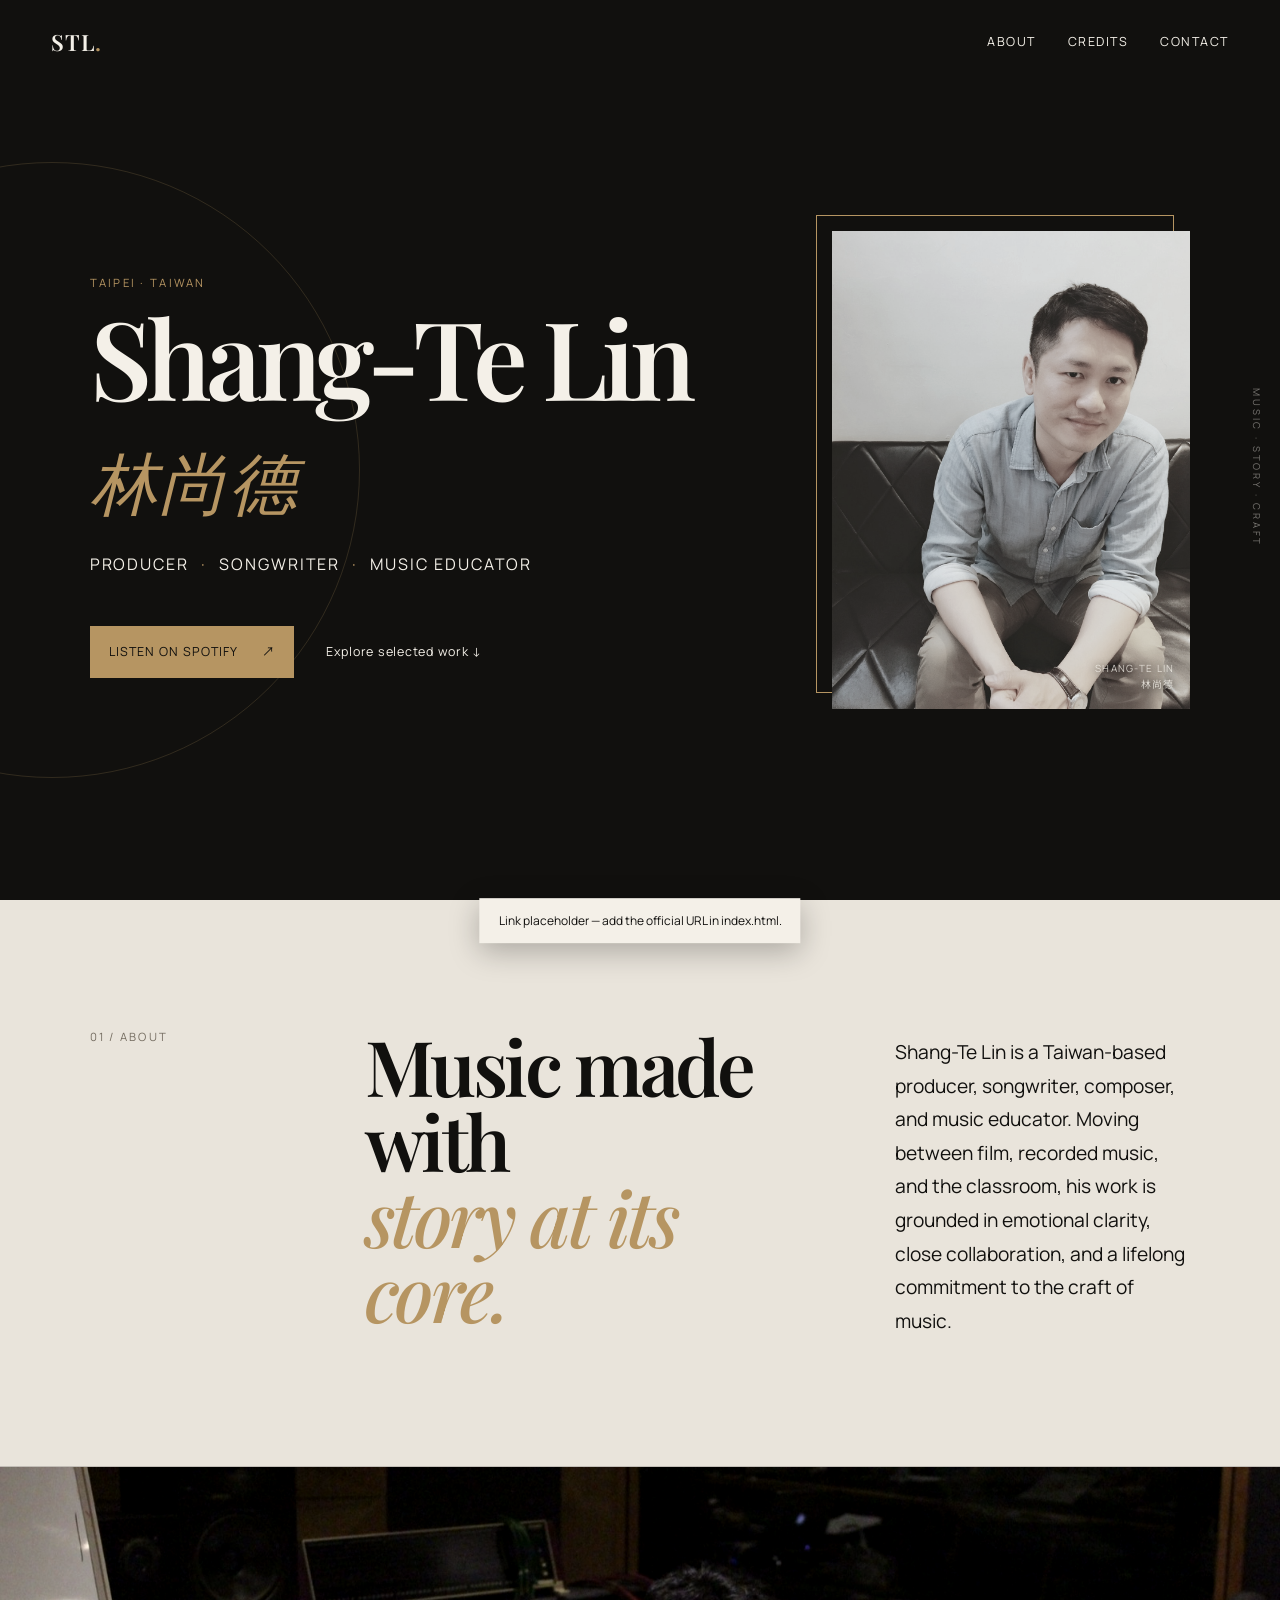
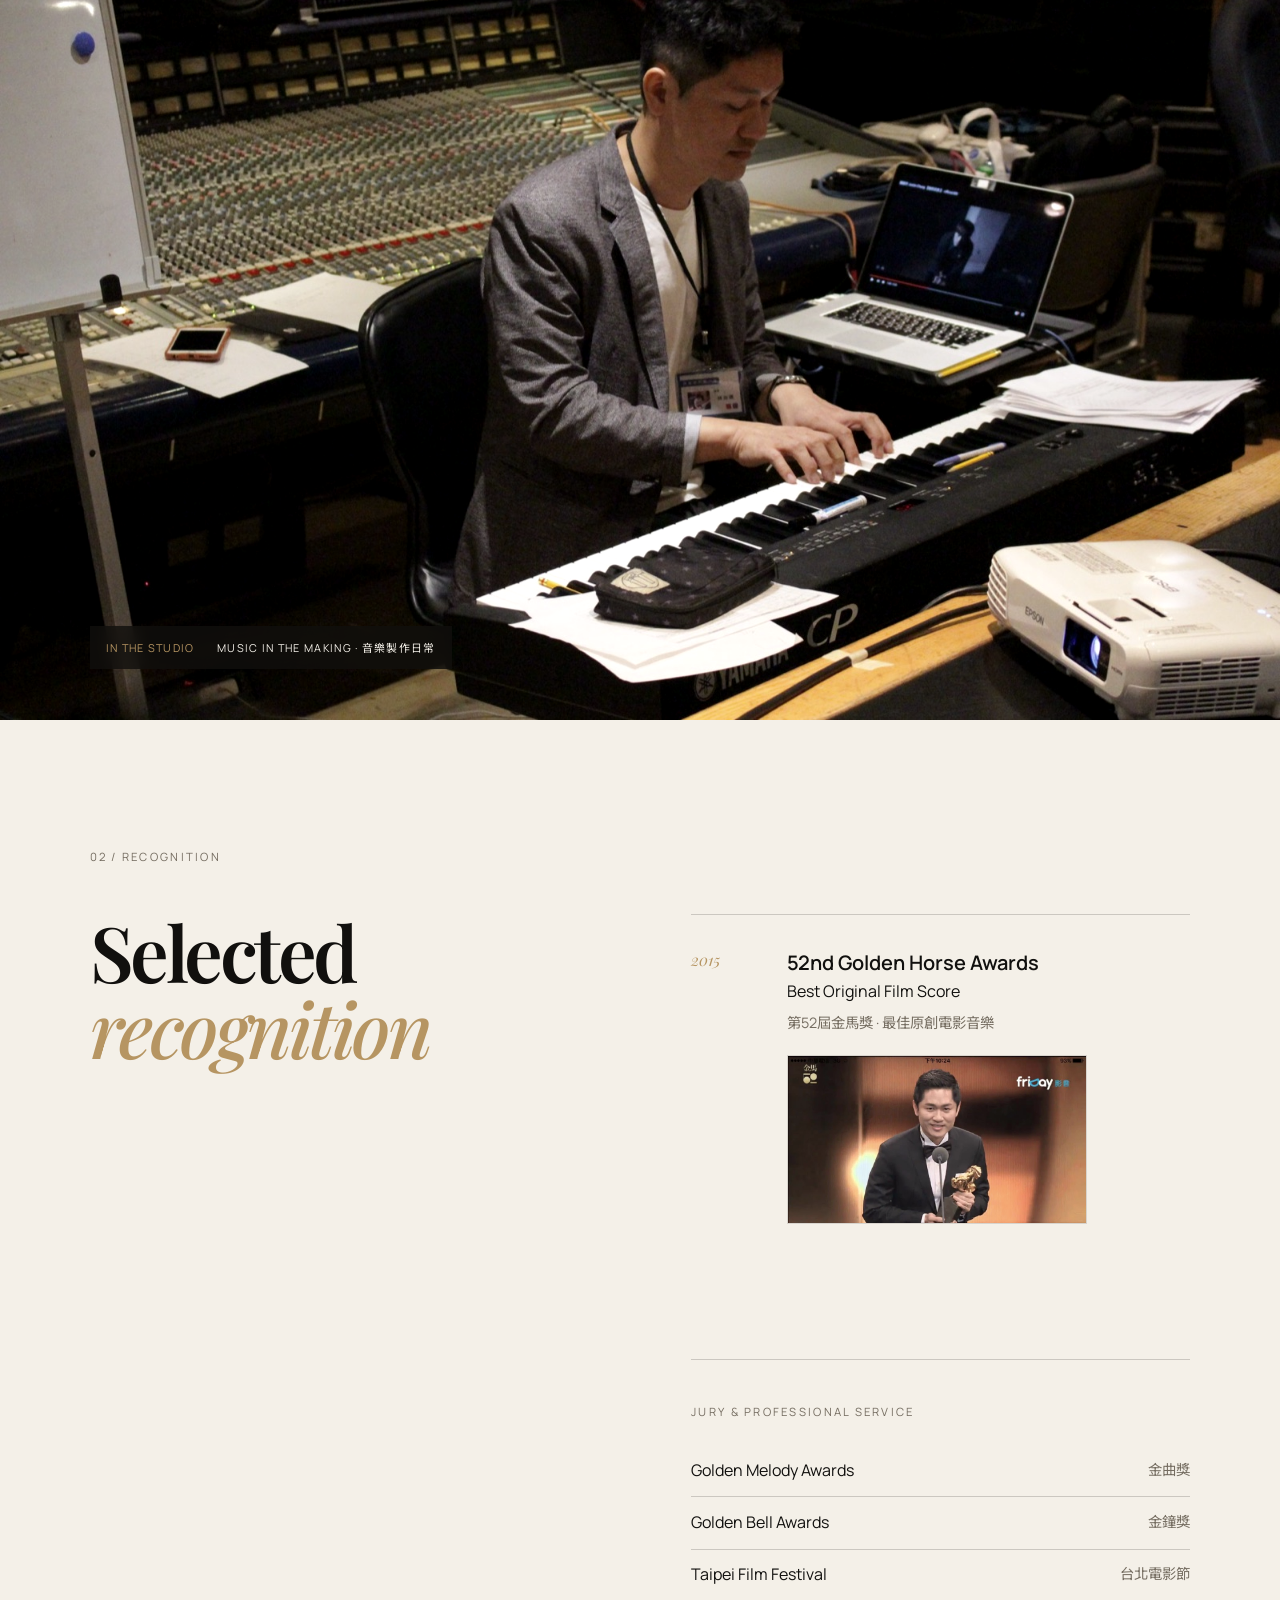
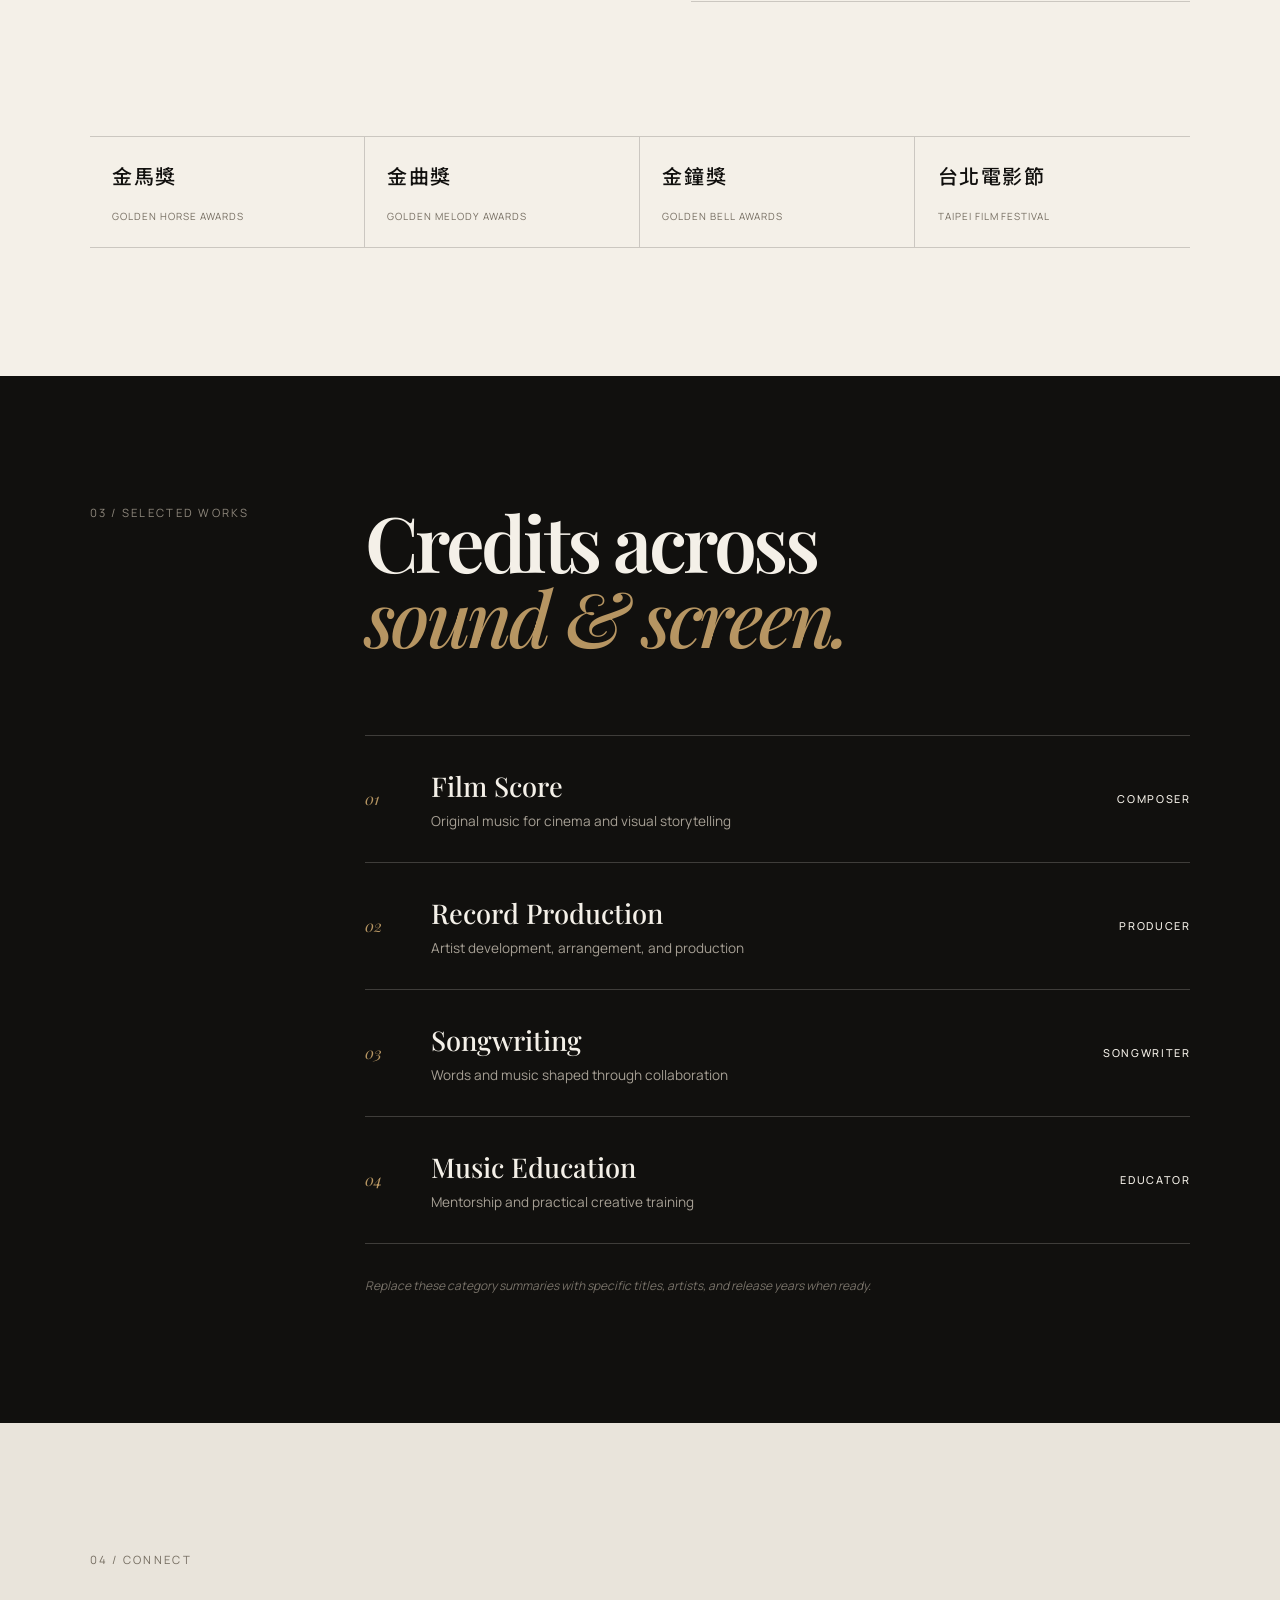
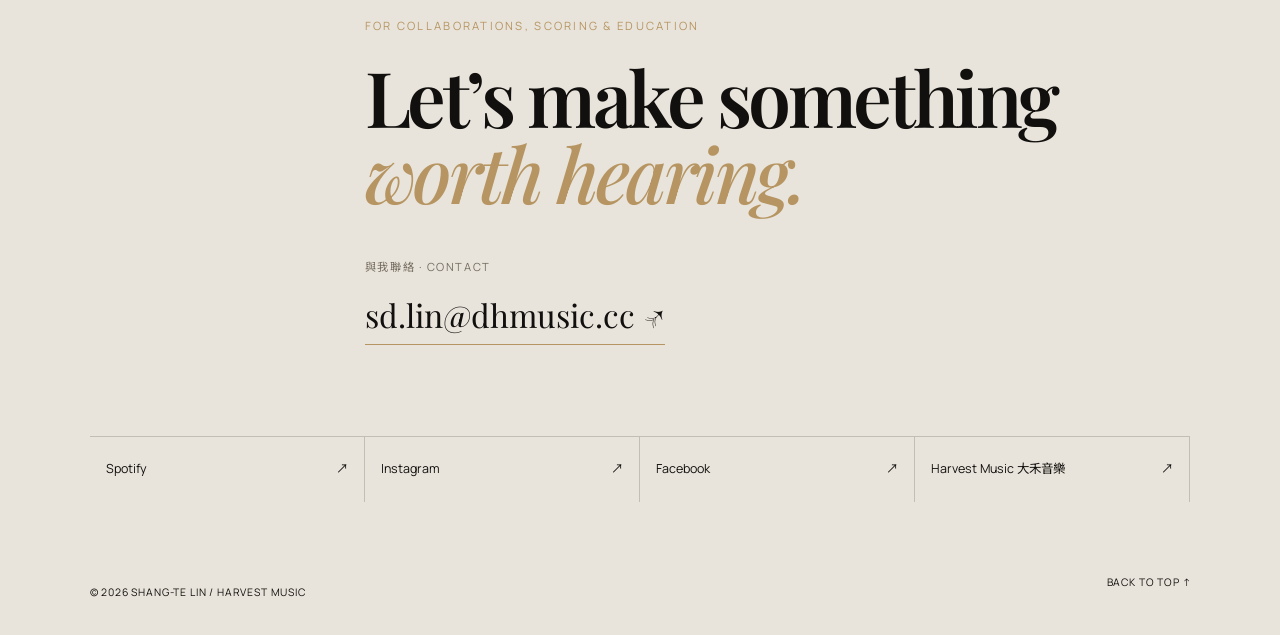
==== index.html @ c8e81fb3 "Add files via upload" ====
<!doctype html>
<html lang="zh-Hant">
<head>
  <meta charset="utf-8">
  <meta name="viewport" content="width=device-width, initial-scale=1">
  <meta name="description" content="Official artist website of Shang-Te Lin 林尚德 — producer, songwriter, music educator, and Golden Horse Award-winning film composer.">
  <meta name="theme-color" content="#11100e">
  <meta property="og:title" content="Shang-Te Lin 林尚德">
  <meta property="og:description" content="Producer · Songwriter · Music Educator">
  <meta property="og:type" content="website">
  <title>Shang-Te Lin 林尚德 | Producer · Songwriter · Music Educator</title>
  <link rel="preconnect" href="https://fonts.googleapis.com">
  <link rel="preconnect" href="https://fonts.gstatic.com" crossorigin>
  <link href="https://fonts.googleapis.com/css2?family=Manrope:wght@400;500;600&family=Noto+Sans+TC:wght@400;500&family=Playfair+Display:ital,wght@0,600;1,500&display=swap" rel="stylesheet">
  <link rel="stylesheet" href="assets/css/style.css">
</head>
<body>
  <a class="skip-link" href="#main">Skip to content</a>
  <header class="site-header">
    <a class="wordmark" href="#top" aria-label="Shang-Te Lin home">STL<span>.</span></a>
    <button class="menu-button" type="button" aria-expanded="false" aria-controls="site-nav">Menu</button>
    <nav id="site-nav" aria-label="Primary navigation">
      <a href="#about">About</a>
      <a href="#credits">Credits</a>
      <a href="#contact">Contact</a>
    </nav>
  </header>

  <main id="main">
    <section class="hero" id="top">
      <div class="hero-copy reveal">
        <p class="eyebrow">Taipei · Taiwan</p>
        <h1>Shang-Te Lin<br><em>林尚德</em></h1>
        <p class="role">Producer <i>·</i> Songwriter <i>·</i> Music Educator</p>
        <div class="hero-actions">
          <a class="button button-primary" href="https://open.spotify.com/artist/3Akkv4sFLtU07OK8aD7oVd?si=9_FalovdSCibcSeDcylL4Q" target="_blank" rel="noopener noreferrer">Listen on Spotify <span aria-hidden="true">↗</span></a>
          <a class="text-link" href="#credits">Explore selected work <span aria-hidden="true">↓</span></a>
        </div>
      </div>
      <figure class="portrait reveal">
        <img src="assets/images/shang-te-lin-portrait.jpg" alt="Shang-Te Lin 林尚德" width="1199" height="1600">
        <figcaption>Shang-Te Lin<br>林尚德</figcaption>
      </figure>
      <p class="vertical-note" aria-hidden="true">Music · Story · Craft</p>
    </section>

    <section class="intro section" id="about">
      <p class="section-number">01 / About</p>
      <div class="intro-content reveal">
        <h2>Music made with<br><em>story at its core.</em></h2>
        <p class="bio">Shang-Te Lin is a Taiwan-based producer, songwriter, composer, and music educator. Moving between film, recorded music, and the classroom, his work is grounded in emotional clarity, close collaboration, and a lifelong commitment to the craft of music.</p>
      </div>
    </section>

    <figure class="studio-moment reveal">
      <img src="assets/images/shang-te-lin-studio.jpg" alt="林尚德在錄音室彈奏鍵盤、進行音樂製作" width="1600" height="1066" loading="lazy">
      <figcaption><span>In the studio</span> Music in the making · 音樂製作日常</figcaption>
    </figure>

    <section class="recognition section" aria-labelledby="recognition-title">
      <p class="section-number">02 / Recognition</p>
      <div class="recognition-grid">
        <h2 id="recognition-title" class="reveal">Selected<br><em>recognition</em></h2>
        <div class="award reveal">
          <span class="award-year">2015</span>
          <div>
            <p class="award-name">52nd Golden Horse Awards</p>
            <p>Best Original Film Score</p>
            <p class="muted">第52屆金馬獎 · 最佳原創電影音樂</p>
            <div class="award-photos" aria-label="第52屆金馬獎得獎照片">
              <img src="assets/images/golden-horse-speech.jpg" alt="林尚德手持金馬獎座於台上致詞" width="900" height="506" loading="lazy">
            </div>
          </div>
        </div>
        <div class="jury reveal">
          <p class="label">Jury & Professional Service</p>
          <ul>
            <li>Golden Melody Awards <span>金曲獎</span></li>
            <li>Golden Bell Awards <span>金鐘獎</span></li>
            <li>Taipei Film Festival <span>台北電影節</span></li>
          </ul>
        </div>
        <div class="credential-marks reveal" aria-label="Professional recognition">
          <div class="credential-mark"><strong>金馬獎</strong><span>Golden Horse Awards</span></div>
          <div class="credential-mark"><strong>金曲獎</strong><span>Golden Melody Awards</span></div>
          <div class="credential-mark"><strong>金鐘獎</strong><span>Golden Bell Awards</span></div>
          <div class="credential-mark"><strong>台北電影節</strong><span>Taipei Film Festival</span></div>
        </div>
      </div>
    </section>

    <section class="works section" id="credits">
      <div class="section-heading">
        <p class="section-number">03 / Selected Works</p>
        <h2 class="reveal">Credits across<br><em>sound & screen.</em></h2>
      </div>
      <div class="credit-list reveal">
        <article>
          <span>01</span>
          <div><h3>Film Score</h3><p>Original music for cinema and visual storytelling</p></div>
          <b>Composer</b>
        </article>
        <article>
          <span>02</span>
          <div><h3>Record Production</h3><p>Artist development, arrangement, and production</p></div>
          <b>Producer</b>
        </article>
        <article>
          <span>03</span>
          <div><h3>Songwriting</h3><p>Words and music shaped through collaboration</p></div>
          <b>Songwriter</b>
        </article>
        <article>
          <span>04</span>
          <div><h3>Music Education</h3><p>Mentorship and practical creative training</p></div>
          <b>Educator</b>
        </article>
      </div>
      <p class="editor-note">Replace these category summaries with specific titles, artists, and release years when ready.</p>
    </section>

    <section class="contact section" id="contact">
      <p class="section-number">04 / Connect</p>
      <div class="contact-content reveal">
        <p class="eyebrow">For collaborations, scoring & education</p>
        <h2>Let’s make something<br><em>worth hearing.</em></h2>
        <p class="contact-label">與我聯絡 · Contact</p>
        <a class="email" href="mailto:sd.lin@dhmusic.cc">sd.lin@dhmusic.cc <span aria-hidden="true">↗</span></a>
      </div>
      <div class="social-links" aria-label="Social links">
        <a href="https://open.spotify.com/artist/3Akkv4sFLtU07OK8aD7oVd?si=9_FalovdSCibcSeDcylL4Q" target="_blank" rel="noopener noreferrer">Spotify <span>↗</span></a>
        <a href="https://www.instagram.com/dhmusic_production/" target="_blank" rel="noopener noreferrer">Instagram <span>↗</span></a>
        <a href="https://www.facebook.com/harvestmusician" target="_blank" rel="noopener noreferrer">Facebook <span>↗</span></a>
        <!-- Replace # with the official Harvest Music website URL. -->
        <a href="#" data-placeholder-link>Harvest Music 大禾音樂 <span>↗</span></a>
      </div>
    </section>
  </main>

  <footer>
    <p>© <span id="year"></span> Shang-Te Lin / Harvest Music</p>
    <a href="#top">Back to top ↑</a>
  </footer>
  <div class="toast" role="status" aria-live="polite">Link placeholder — add the official URL in index.html.</div>
  <script src="assets/js/main.js"></script>
</body>
</html>
---- assets/css/style.css ----
:root{--ink:#11100e;--paper:#e9e4db;--cream:#f4f0e8;--gold:#b69562;--line:rgba(17,16,14,.18);--serif:"Playfair Display",Georgia,serif;--sans:"Manrope","Noto Sans TC",sans-serif}
*{box-sizing:border-box}
html{scroll-behavior:smooth}
body{margin:0;background:var(--paper);color:var(--ink);font-family:var(--sans);font-size:16px;line-height:1.6}
a{color:inherit;text-decoration:none}
img{display:block;max-width:100%}
.skip-link{position:fixed;left:1rem;top:-5rem;z-index:20;background:var(--cream);padding:.75rem 1rem}
.skip-link:focus{top:1rem}
.site-header{height:84px;padding:0 clamp(1.25rem,4vw,4.5rem);display:flex;align-items:center;justify-content:space-between;position:absolute;z-index:10;width:100%;color:var(--cream)}
.wordmark{font:600 1.4rem var(--serif);letter-spacing:.03em}
.wordmark span{color:var(--gold)}
nav{display:flex;gap:2rem;font-size:.78rem;letter-spacing:.12em;text-transform:uppercase}
nav a,.text-link,footer a{position:relative}
nav a:after,.text-link:after,footer a:after{content:"";position:absolute;left:0;right:100%;bottom:-4px;height:1px;background:currentColor;transition:right .25s}
nav a:hover:after,.text-link:hover:after,footer a:hover:after{right:0}
.menu-button{display:none}
.hero{min-height:100svh;background:var(--ink);color:var(--cream);display:grid;grid-template-columns:minmax(0,1.04fr) minmax(340px,.8fr);align-items:center;position:relative;overflow:hidden;padding:110px clamp(1.25rem,7vw,8rem) 70px}
.hero:before{content:"";position:absolute;width:48vw;height:48vw;border:1px solid rgba(182,149,98,.2);border-radius:50%;left:-20vw;top:18vh}
.hero-copy{position:relative;z-index:2}
.eyebrow,.section-number,.label{font-size:.71rem;letter-spacing:.2em;text-transform:uppercase}
.eyebrow{color:var(--gold)}
h1,h2{font-family:var(--serif);font-weight:600;line-height:.98;margin:0}
h1{font-size:clamp(4rem,8.5vw,8.8rem);letter-spacing:-.055em}
h1 em,h2 em{font-weight:500;color:var(--gold)}
h1 em{font-size:.62em;letter-spacing:.04em}
.role{font-size:clamp(.85rem,1.25vw,1.05rem);letter-spacing:.12em;text-transform:uppercase;margin:2.25rem 0}
.role i{color:var(--gold);font-style:normal;margin:0 .45rem}
.hero-actions{display:flex;align-items:center;gap:2rem;margin-top:3rem}
.button{display:inline-flex;gap:1.5rem;align-items:center;padding:1rem 1.2rem;font-size:.78rem;letter-spacing:.08em;text-transform:uppercase}
.button-primary{background:var(--gold);color:var(--ink)}
.button-primary:hover{background:#c8aa7c}
.text-link{font-size:.78rem;letter-spacing:.06em}
.portrait{margin:0;justify-self:end;position:relative;width:min(34vw,500px);z-index:1}
.portrait:before{content:"";position:absolute;inset:-1rem 1rem 1rem -1rem;border:1px solid var(--gold);z-index:-1}
.portrait img{width:100%;aspect-ratio:4/5;object-fit:cover;filter:grayscale(1);background:#25231f}
.portrait figcaption{position:absolute;inset:auto 1rem 1rem auto;font-size:.62rem;letter-spacing:.13em;text-transform:uppercase;text-align:right;color:rgba(244,240,232,.65)}
.vertical-note{position:absolute;right:1.5rem;top:50%;transform:rotate(90deg) translateX(50%);transform-origin:right center;font-size:.6rem;letter-spacing:.28em;text-transform:uppercase;color:rgba(244,240,232,.45)}
.section{padding:clamp(5rem,10vw,9rem) clamp(1.25rem,7vw,8rem)}
.section-number{margin:0;color:#756d61}
.intro{display:grid;grid-template-columns:1fr 3fr;border-bottom:1px solid var(--line)}
.intro-content{display:grid;grid-template-columns:1.45fr 1fr;gap:clamp(3rem,8vw,9rem)}
h2{font-size:clamp(3rem,6vw,6.7rem);letter-spacing:-.045em}
.bio{font-size:clamp(1.05rem,1.5vw,1.35rem);line-height:1.75;margin:0;padding-top:.5rem}
.recognition{background:var(--cream)}
.recognition-grid{margin-top:3rem;display:grid;grid-template-columns:1fr 1fr;gap:clamp(3rem,8vw,8rem)}
.recognition h2{grid-row:span 2}
.award{border-top:1px solid var(--line);padding:2rem 0;display:grid;grid-template-columns:80px 1fr;gap:1rem}
.award-year{font-family:var(--serif);font-style:italic;color:var(--gold)}
.award p{margin:0}
.award-name{font-size:1.25rem;font-weight:600}
.muted{color:#756d61;font-size:.9rem;margin-top:.35rem!important}
.jury{border-top:1px solid var(--line);padding-top:2rem}
.jury .label{color:#756d61}
.jury ul{list-style:none;padding:0;margin:1.5rem 0 0}
.jury li{display:flex;justify-content:space-between;padding:.8rem 0;border-bottom:1px solid var(--line)}
.jury li span{color:#756d61;font-size:.9rem}
.works{background:var(--ink);color:var(--cream)}
.works .section-number{color:#8e877c}
.section-heading{display:grid;grid-template-columns:1fr 3fr;margin-bottom:5rem}
.credit-list{margin-left:25%}
.credit-list article{display:grid;grid-template-columns:50px 1fr auto;gap:1rem;align-items:center;border-top:1px solid rgba(244,240,232,.2);padding:1.8rem 0}
.credit-list article:last-child{border-bottom:1px solid rgba(244,240,232,.2)}
.credit-list span{color:var(--gold);font-family:var(--serif);font-style:italic}
.credit-list h3{margin:0;font-family:var(--serif);font-size:1.7rem;font-weight:500}
.credit-list p{margin:.2rem 0 0;color:#a7a095;font-size:.85rem}
.credit-list b{font-size:.68rem;letter-spacing:.15em;text-transform:uppercase;font-weight:500}
.editor-note{margin:2rem 0 0 25%;color:#777168;font-size:.75rem;font-style:italic}
.contact{padding-bottom:3rem}
.contact-content{margin:3rem 0 6rem 25%}
.contact h2{margin:1.5rem 0 3rem}
.email{font-family:var(--serif);font-size:clamp(1.3rem,2.5vw,2.2rem);border-bottom:1px solid var(--gold);padding-bottom:.5rem}
.social-links{display:grid;grid-template-columns:repeat(4,1fr);border-top:1px solid var(--line)}
.social-links a{display:flex;justify-content:space-between;padding:1.4rem 1rem;border-right:1px solid var(--line);font-size:.78rem}
.social-links a:hover{background:var(--cream)}
footer{display:flex;justify-content:space-between;padding:1.5rem clamp(1.25rem,7vw,8rem);font-size:.65rem;letter-spacing:.08em;text-transform:uppercase;background:var(--paper)}
.toast{position:fixed;bottom:1.5rem;left:50%;transform:translate(-50%,150%);background:var(--cream);color:var(--ink);padding:.8rem 1.2rem;font-size:.75rem;box-shadow:0 8px 30px #0004;z-index:30;transition:transform .3s}
.toast.show{transform:translate(-50%,0)}
.reveal{opacity:0;transform:translateY(20px);transition:opacity .7s ease,transform .7s ease}
.reveal.visible{opacity:1;transform:none}
@media (prefers-reduced-motion:reduce){html{scroll-behavior:auto}
.reveal{opacity:1;transform:none;transition:none}
}
@media(max-width:800px){.site-header{height:70px}
.menu-button{display:block;border:0;background:none;color:inherit;font:inherit;font-size:.7rem;letter-spacing:.12em;text-transform:uppercase}
.site-header nav{display:none;position:absolute;top:60px;right:1.25rem;background:var(--cream);color:var(--ink);padding:1.5rem;flex-direction:column;gap:1rem}
.site-header nav.open{display:flex}
.hero{grid-template-columns:1fr;padding-top:120px}
.hero-copy{align-self:end}
.portrait{width:62vw;margin-top:5rem;justify-self:end}
.vertical-note{display:none}
.intro,.intro-content,.recognition-grid,.section-heading{grid-template-columns:1fr}
.intro .section-number{margin-bottom:3rem}
.intro-content{gap:3rem}
.recognition h2{grid-row:auto}
.works .section-number{margin-bottom:2rem}
.credit-list,.editor-note,.contact-content{margin-left:0}
.contact-content{margin-top:3rem}
.social-links{grid-template-columns:1fr 1fr}
.social-links a:nth-child(2){border-right:0}
.social-links a{border-bottom:1px solid var(--line)}
}
@media(max-width:520px){h1{font-size:clamp(3.35rem,17vw,5rem)}
.hero-actions{align-items:flex-start;flex-direction:column;gap:1.25rem}
.portrait{width:76vw}
.credit-list article{grid-template-columns:35px 1fr}
.credit-list b{display:none}
.social-links{grid-template-columns:1fr}
.social-links a{border-right:0}
.jury li{gap:1rem}
.jury li span{text-align:right}
footer{gap:2rem}
}

/* Portrait and recognition refinements */
.portrait{width:min(28vw,380px)}
.portrait img{width:100%;height:auto;aspect-ratio:auto;object-fit:contain;object-position:center;filter:grayscale(.72) contrast(1.04)}
.portrait figcaption{color:rgba(244,240,232,.8);text-shadow:0 1px 8px #000}
.credential-marks{grid-column:1/-1;display:grid;grid-template-columns:repeat(4,1fr);border-top:1px solid var(--line);border-bottom:1px solid var(--line);margin-top:2rem}
.credential-mark{min-height:110px;padding:1.4rem;display:flex;flex-direction:column;justify-content:space-between;border-right:1px solid var(--line)}
.credential-mark:last-child{border-right:0}
.credential-mark strong{font-family:"Noto Sans TC",sans-serif;font-size:1.25rem;font-weight:500;letter-spacing:.08em}
.credential-mark span{font-size:.62rem;letter-spacing:.1em;text-transform:uppercase;color:#756d61}
.contact-label{margin:0 0 .8rem;font-size:.7rem;letter-spacing:.14em;text-transform:uppercase;color:#756d61}
.studio-moment{margin:0;background:var(--ink);position:relative;overflow:hidden}
.studio-moment img{display:block;width:100%;height:auto;aspect-ratio:auto;object-fit:contain;filter:saturate(.78) contrast(1.06)}
.studio-moment figcaption{position:absolute;left:clamp(1.25rem,7vw,8rem);bottom:clamp(1.25rem,4vw,3.5rem);padding:.8rem 1rem;background:rgba(17,16,14,.78);color:var(--cream);font-size:.68rem;letter-spacing:.12em;text-transform:uppercase;backdrop-filter:blur(8px)}
.studio-moment figcaption span{color:var(--gold);margin-right:1.2rem}
.award-photos{width:min(100%,300px);margin-top:1.35rem}
.award-photos img{display:block;width:100%;height:auto;aspect-ratio:auto;object-fit:contain;border:1px solid rgba(17,16,14,.12);filter:saturate(.82) contrast(1.03)}
@media(max-width:800px){.portrait{width:min(58vw,320px)}.credential-marks{grid-template-columns:1fr 1fr}.credential-mark:nth-child(2){border-right:0}.credential-mark:nth-child(-n+2){border-bottom:1px solid var(--line)}}
@media(max-width:520px){.portrait{width:min(64vw,290px)}}
@media(max-width:520px){.studio-moment figcaption{position:static;display:flex;flex-direction:column;gap:.25rem;background:var(--ink);padding:1rem 1.25rem}.studio-moment figcaption span{margin:0}}
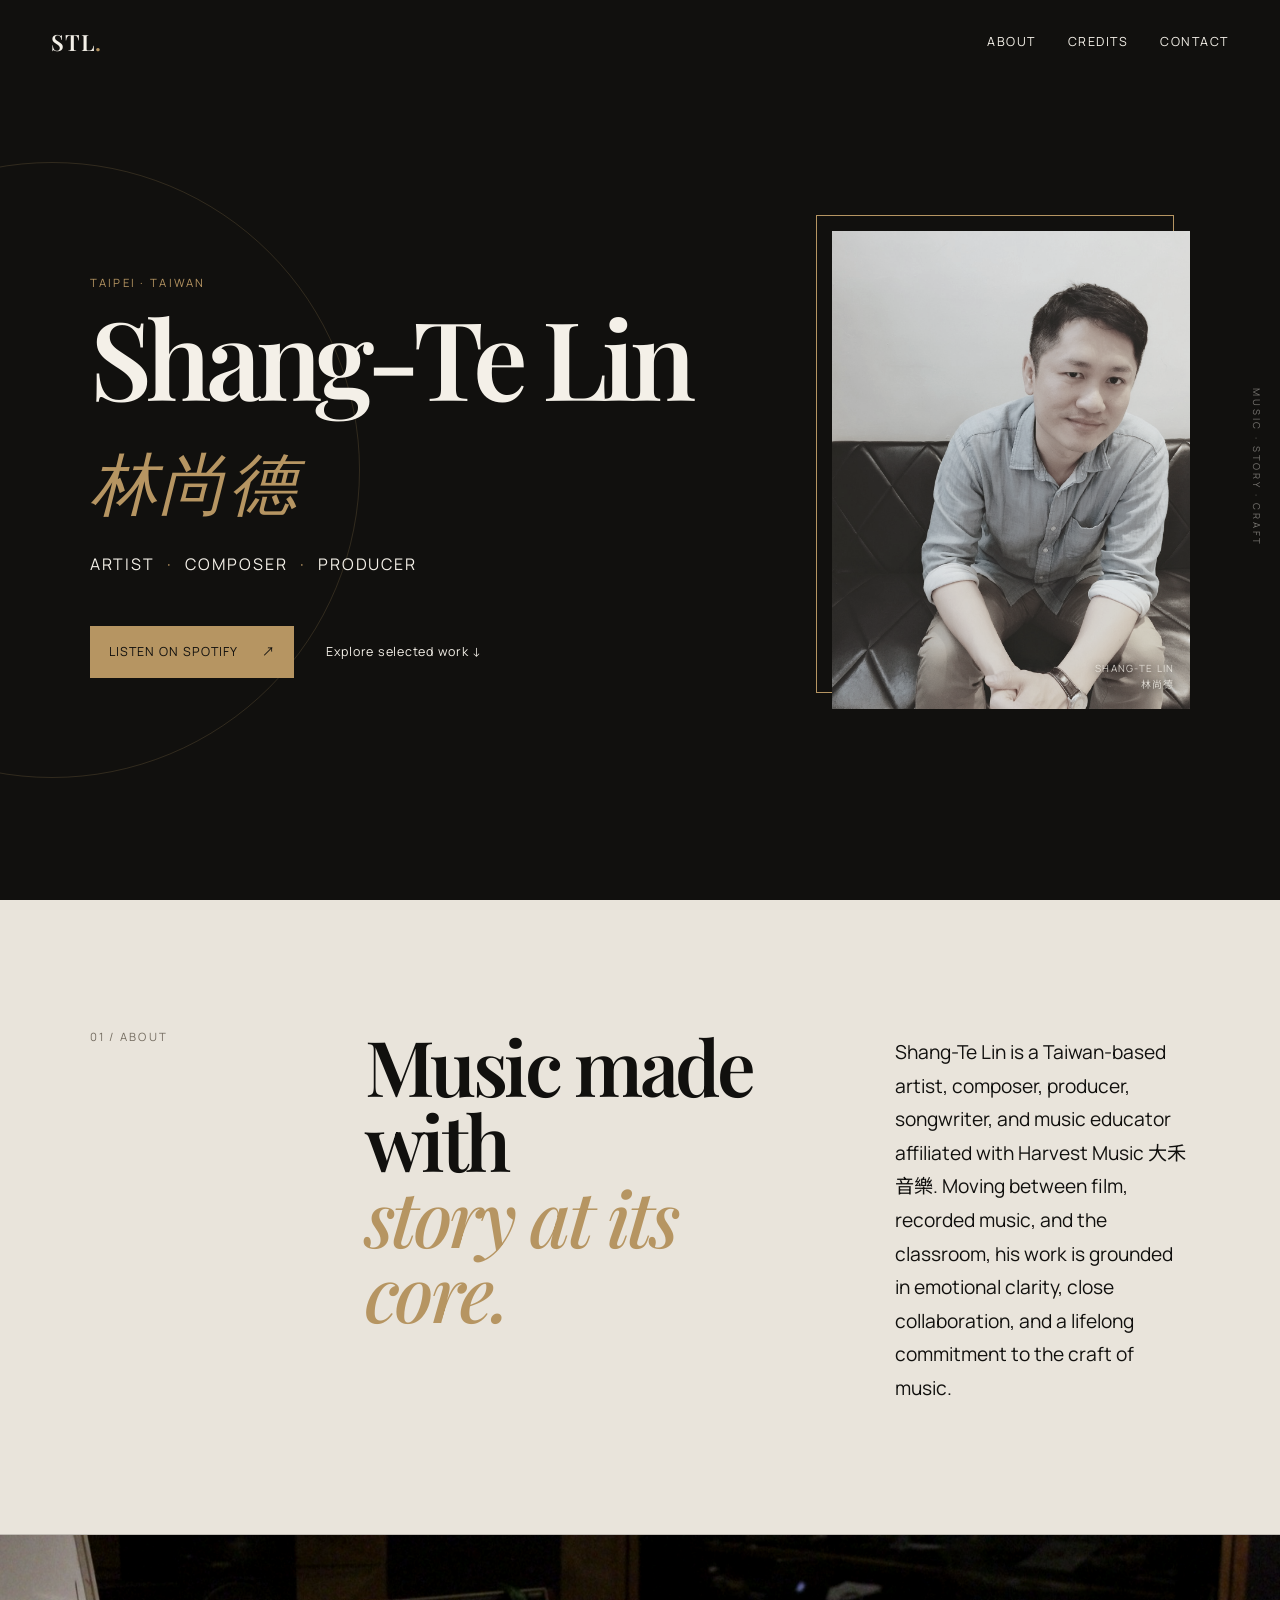
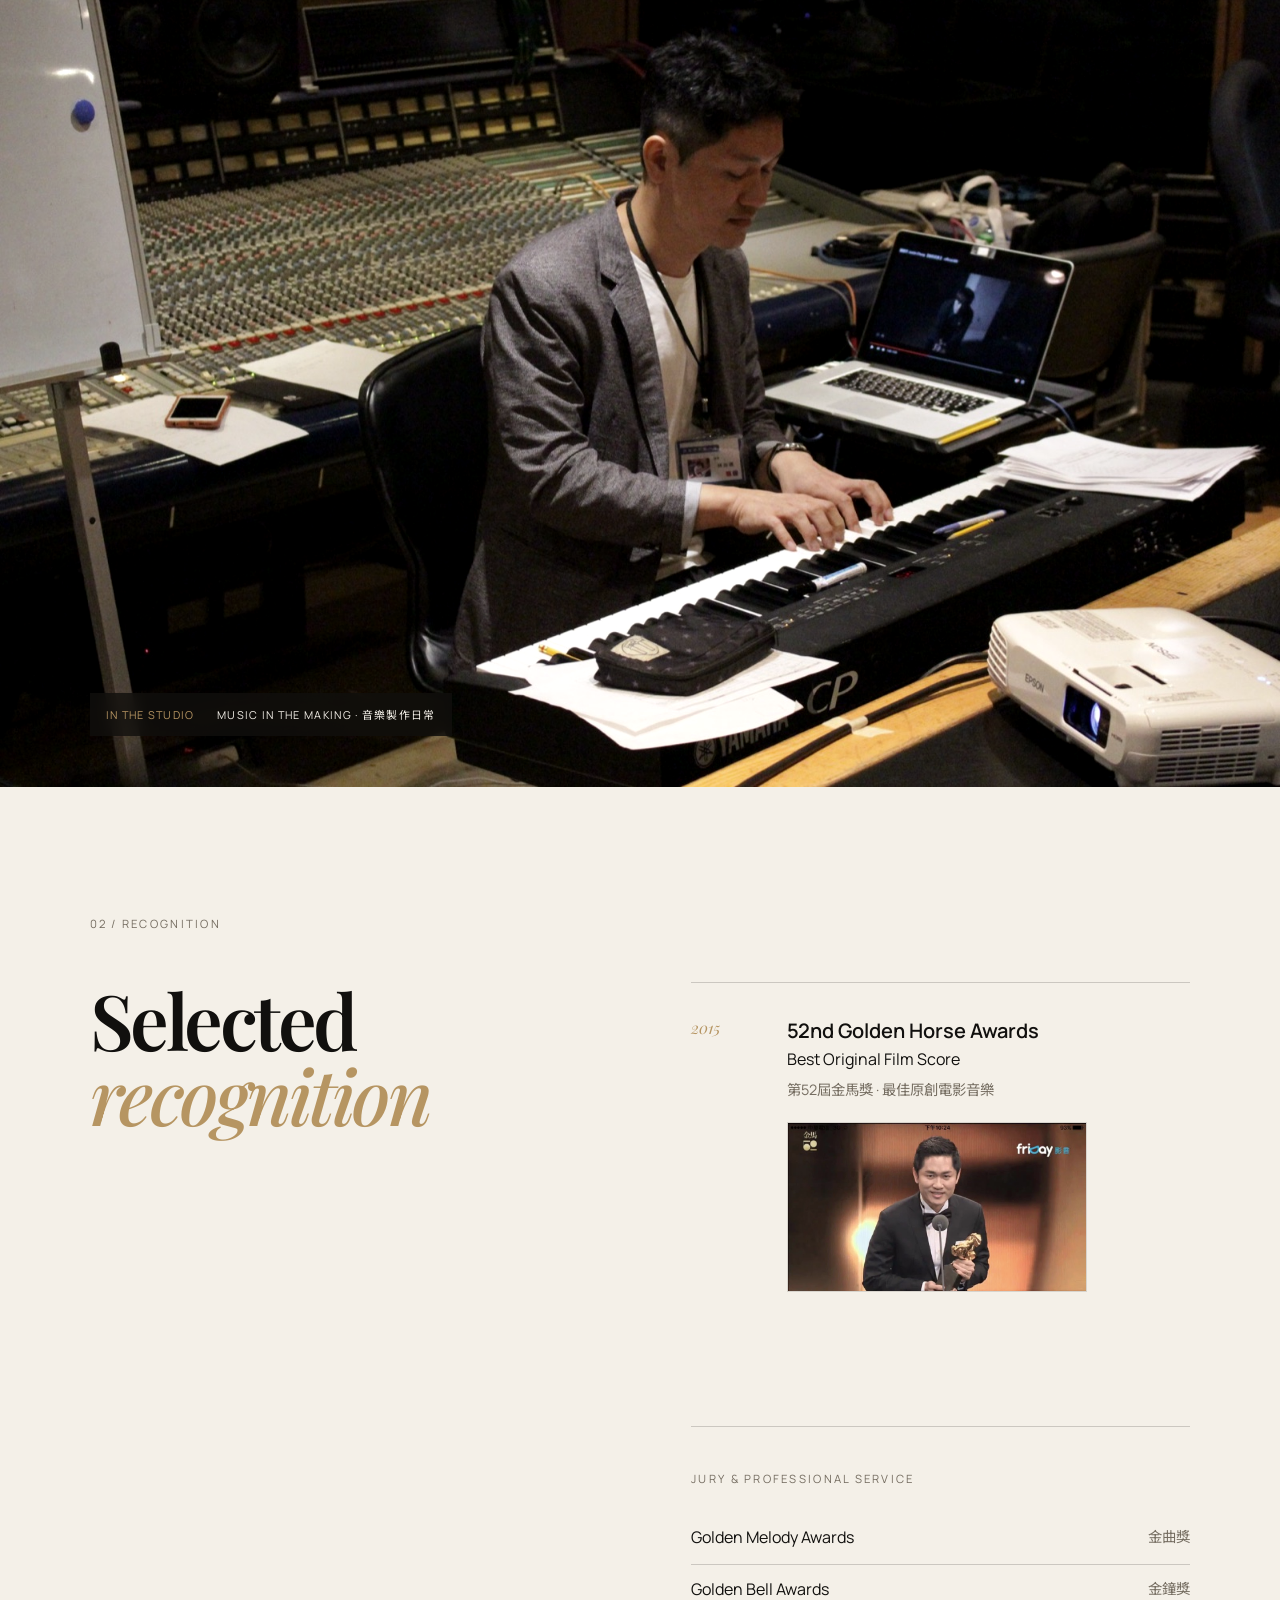
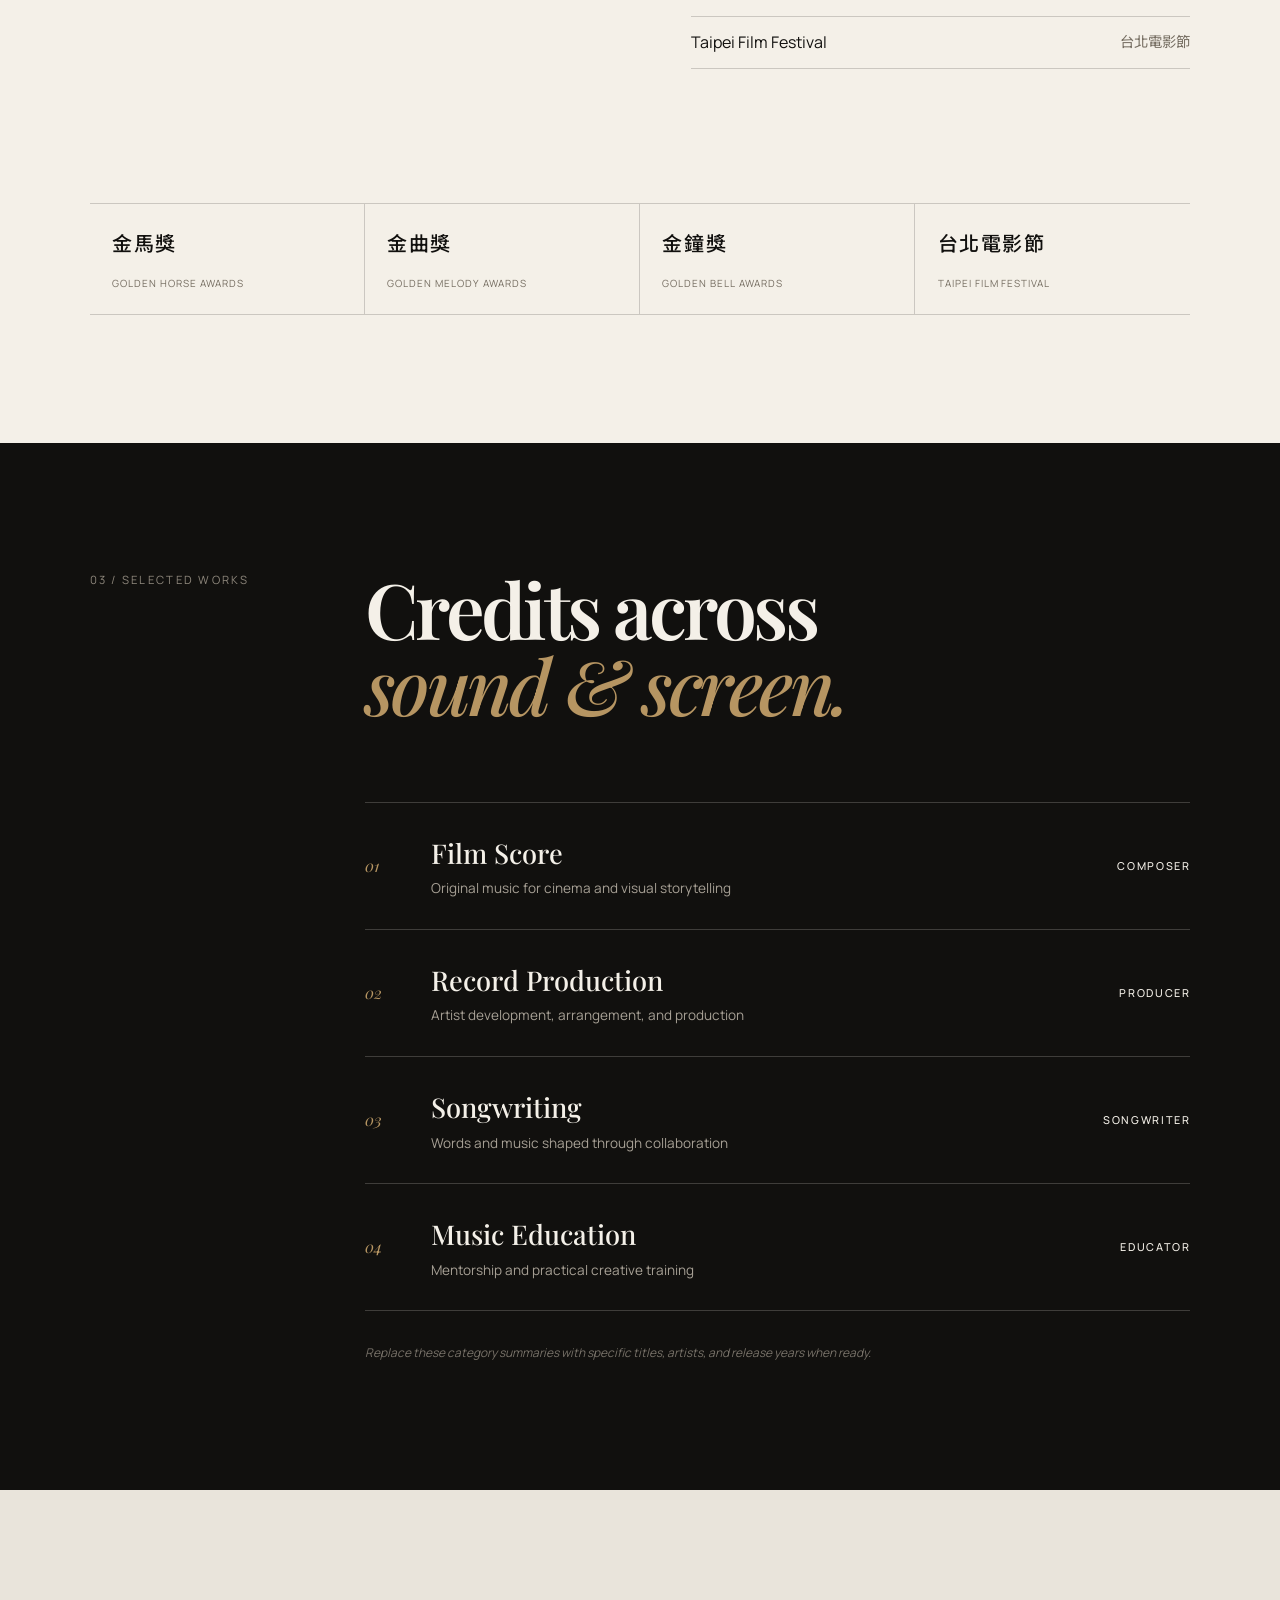
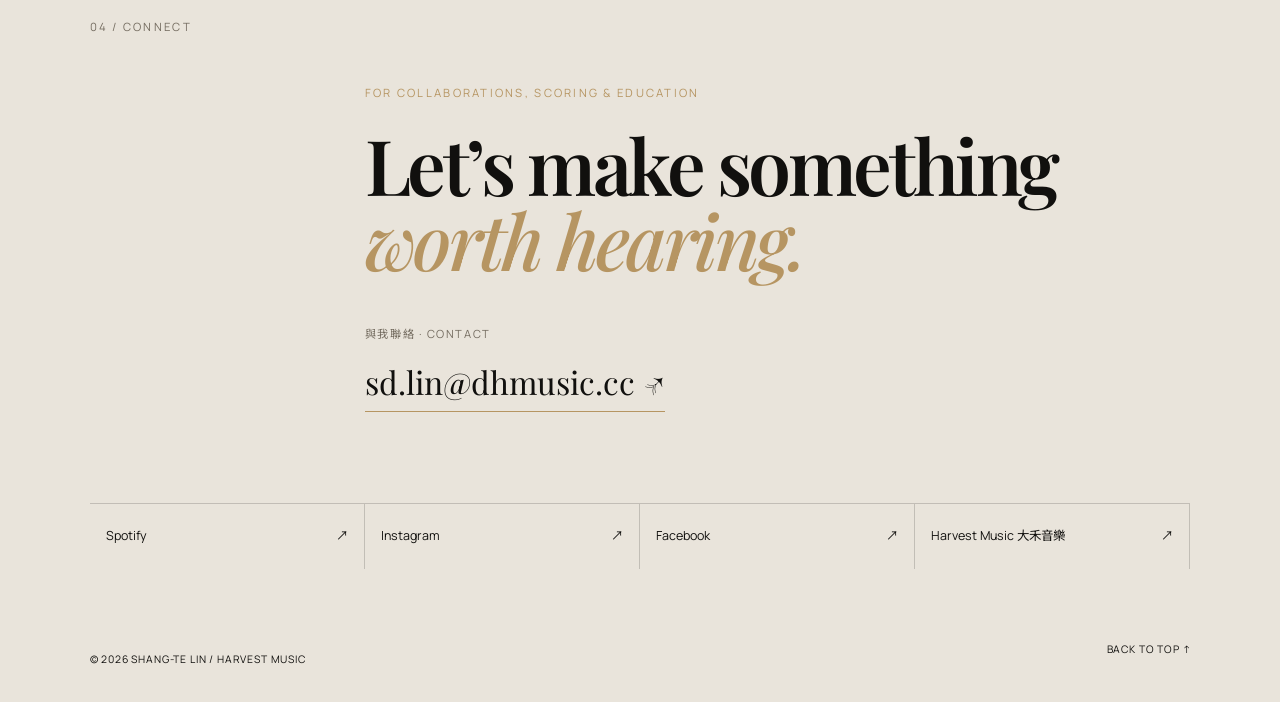
==== commit 5e925996: "Fix legacy artist page URL and official links" ====
--- a/index.html
+++ b/index.html
@@ -3,12 +3,30 @@
 <head>
   <meta charset="utf-8">
   <meta name="viewport" content="width=device-width, initial-scale=1">
-  <meta name="description" content="Official artist website of Shang-Te Lin 林尚德 — producer, songwriter, music educator, and Golden Horse Award-winning film composer.">
+  <meta name="description" content="Official artist website of Shang-Te Lin 林尚德 — artist, composer, producer, songwriter, music educator, and Harvest Music collaborator.">
   <meta name="theme-color" content="#11100e">
   <meta property="og:title" content="Shang-Te Lin 林尚德">
-  <meta property="og:description" content="Producer · Songwriter · Music Educator">
+  <meta property="og:description" content="Artist · Composer · Producer · Harvest Music">
   <meta property="og:type" content="website">
-  <title>Shang-Te Lin 林尚德 | Producer · Songwriter · Music Educator</title>
+  <meta property="og:url" content="https://balaguitar.github.io/shang-te-lin/">
+  <link rel="canonical" href="https://balaguitar.github.io/shang-te-lin/">
+  <title>Shang-Te Lin 林尚德 | Artist · Composer · Producer</title>
+  <script type="application/ld+json">
+  {
+    "@context": "https://schema.org",
+    "@type": "Person",
+    "name": "Shang-Te Lin",
+    "alternateName": "林尚德",
+    "url": "https://balaguitar.github.io/shang-te-lin/",
+    "jobTitle": ["Artist", "Composer", "Producer", "Songwriter", "Music Educator"],
+    "affiliation": {"@type": "Organization", "name": "Harvest Music 大禾音樂"},
+    "sameAs": [
+      "https://open.spotify.com/artist/3Akkv4sFLtU07OK8aD7oVd",
+      "https://www.instagram.com/balaguitar/",
+      "https://www.facebook.com/bala.guitar/"
+    ]
+  }
+  </script>
   <link rel="preconnect" href="https://fonts.googleapis.com">
   <link rel="preconnect" href="https://fonts.gstatic.com" crossorigin>
   <link href="https://fonts.googleapis.com/css2?family=Manrope:wght@400;500;600&family=Noto+Sans+TC:wght@400;500&family=Playfair+Display:ital,wght@0,600;1,500&display=swap" rel="stylesheet">
@@ -31,7 +49,7 @@
       <div class="hero-copy reveal">
         <p class="eyebrow">Taipei · Taiwan</p>
         <h1>Shang-Te Lin<br><em>林尚德</em></h1>
-        <p class="role">Producer <i>·</i> Songwriter <i>·</i> Music Educator</p>
+        <p class="role">Artist <i>·</i> Composer <i>·</i> Producer</p>
         <div class="hero-actions">
           <a class="button button-primary" href="https://open.spotify.com/artist/3Akkv4sFLtU07OK8aD7oVd?si=9_FalovdSCibcSeDcylL4Q" target="_blank" rel="noopener noreferrer">Listen on Spotify <span aria-hidden="true">↗</span></a>
           <a class="text-link" href="#credits">Explore selected work <span aria-hidden="true">↓</span></a>
@@ -48,7 +66,7 @@
       <p class="section-number">01 / About</p>
       <div class="intro-content reveal">
         <h2>Music made with<br><em>story at its core.</em></h2>
-        <p class="bio">Shang-Te Lin is a Taiwan-based producer, songwriter, composer, and music educator. Moving between film, recorded music, and the classroom, his work is grounded in emotional clarity, close collaboration, and a lifelong commitment to the craft of music.</p>
+        <p class="bio">Shang-Te Lin is a Taiwan-based artist, composer, producer, songwriter, and music educator affiliated with Harvest Music 大禾音樂. Moving between film, recorded music, and the classroom, his work is grounded in emotional clarity, close collaboration, and a lifelong commitment to the craft of music.</p>
       </div>
     </section>
 
@@ -129,10 +147,9 @@
       </div>
       <div class="social-links" aria-label="Social links">
         <a href="https://open.spotify.com/artist/3Akkv4sFLtU07OK8aD7oVd?si=9_FalovdSCibcSeDcylL4Q" target="_blank" rel="noopener noreferrer">Spotify <span>↗</span></a>
-        <a href="https://www.instagram.com/dhmusic_production/" target="_blank" rel="noopener noreferrer">Instagram <span>↗</span></a>
-        <a href="https://www.facebook.com/harvestmusician" target="_blank" rel="noopener noreferrer">Facebook <span>↗</span></a>
-        <!-- Replace # with the official Harvest Music website URL. -->
-        <a href="#" data-placeholder-link>Harvest Music 大禾音樂 <span>↗</span></a>
+        <a href="https://www.instagram.com/balaguitar/" target="_blank" rel="me noopener noreferrer">Instagram <span>↗</span></a>
+        <a href="https://www.facebook.com/bala.guitar/" target="_blank" rel="me noopener noreferrer">Facebook <span>↗</span></a>
+        <a href="#about">Harvest Music 大禾音樂 <span>↗</span></a>
       </div>
     </section>
   </main>
@@ -141,7 +158,6 @@
     <p>© <span id="year"></span> Shang-Te Lin / Harvest Music</p>
     <a href="#top">Back to top ↑</a>
   </footer>
-  <div class="toast" role="status" aria-live="polite">Link placeholder — add the official URL in index.html.</div>
   <script src="assets/js/main.js"></script>
 </body>
 </html>
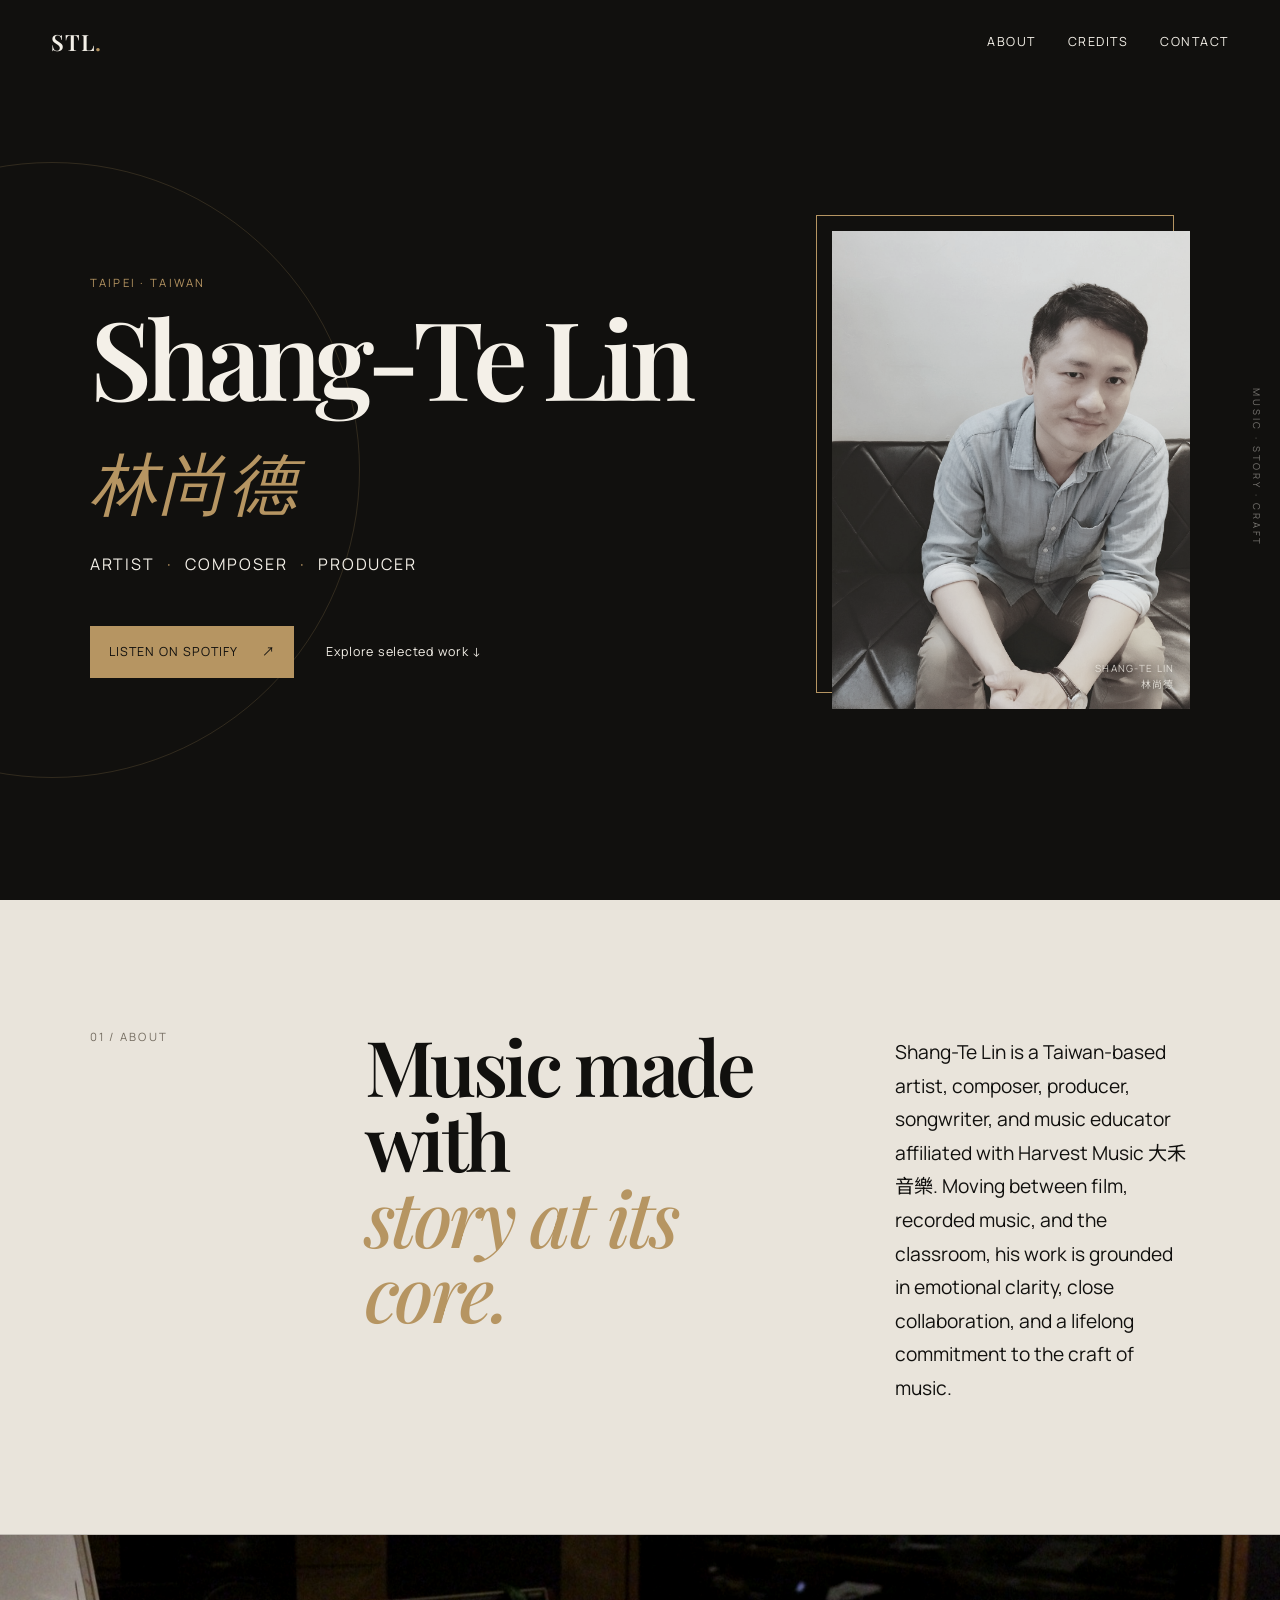
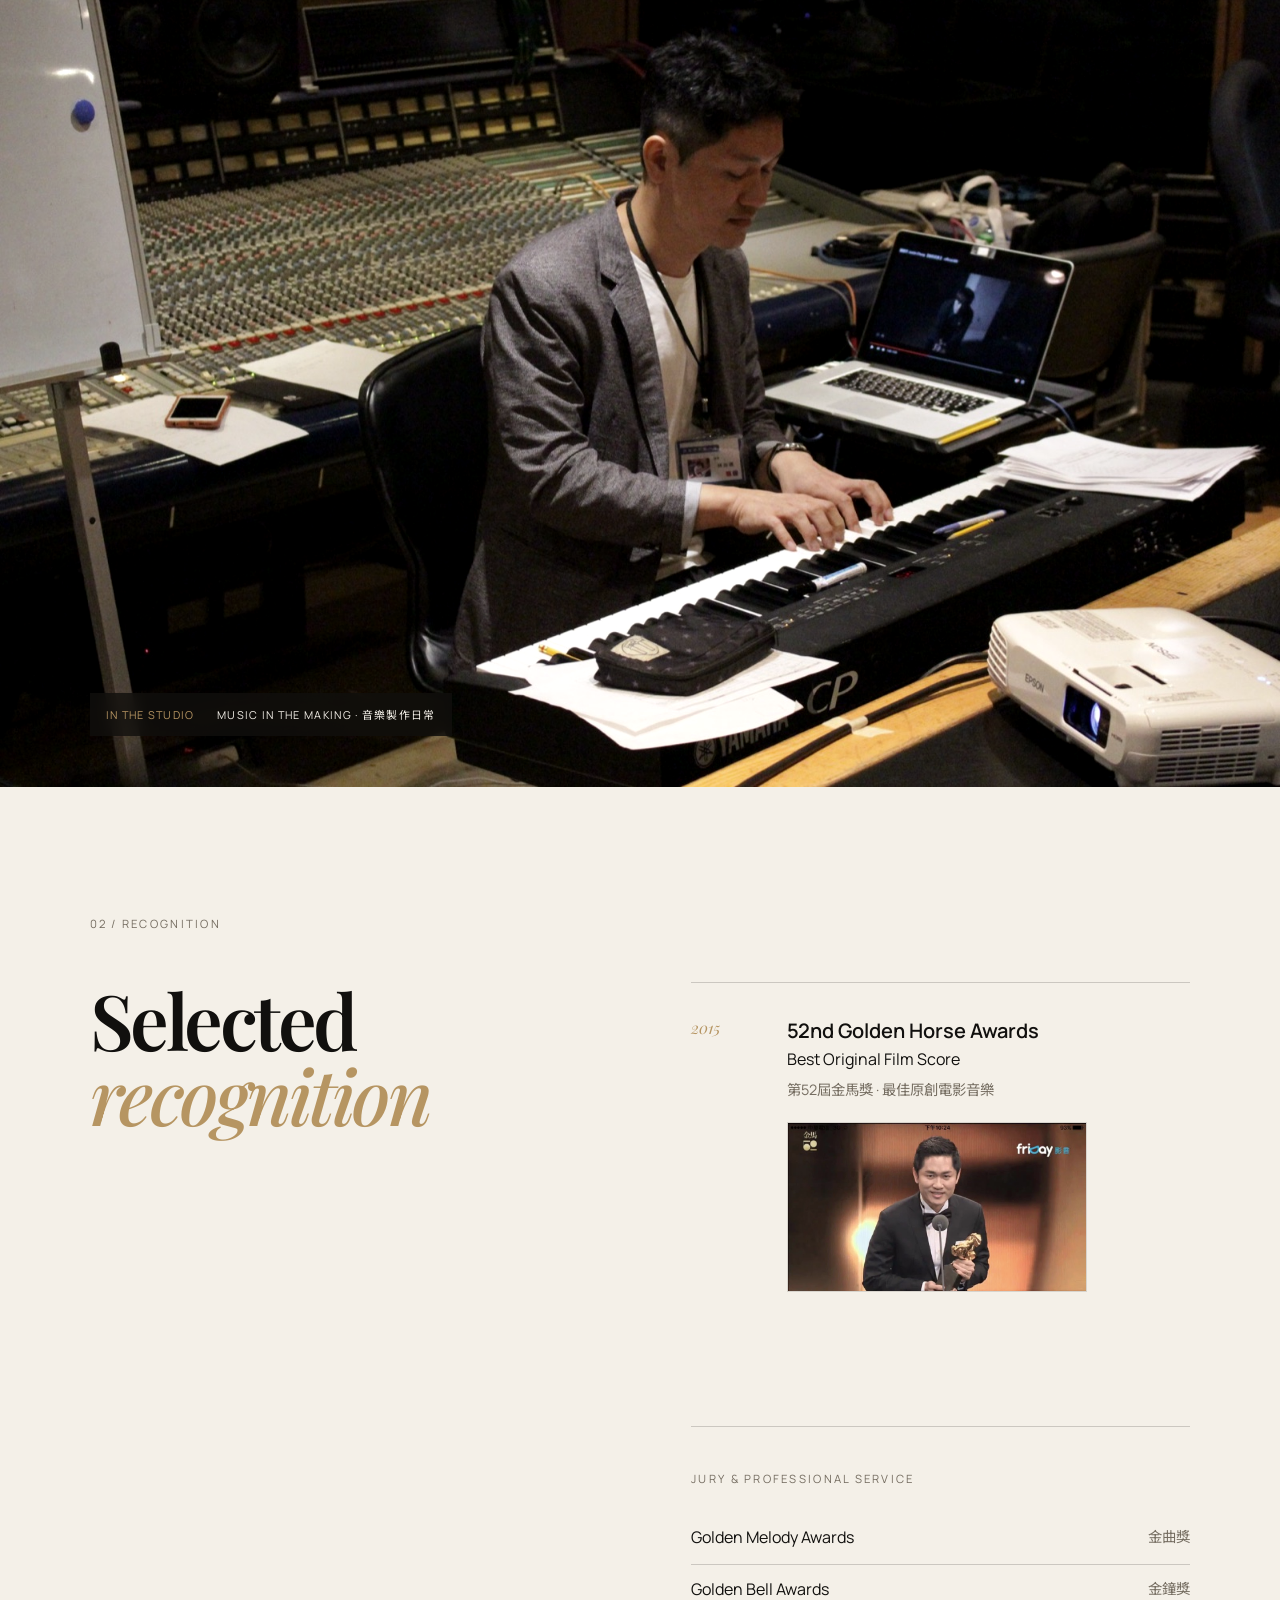
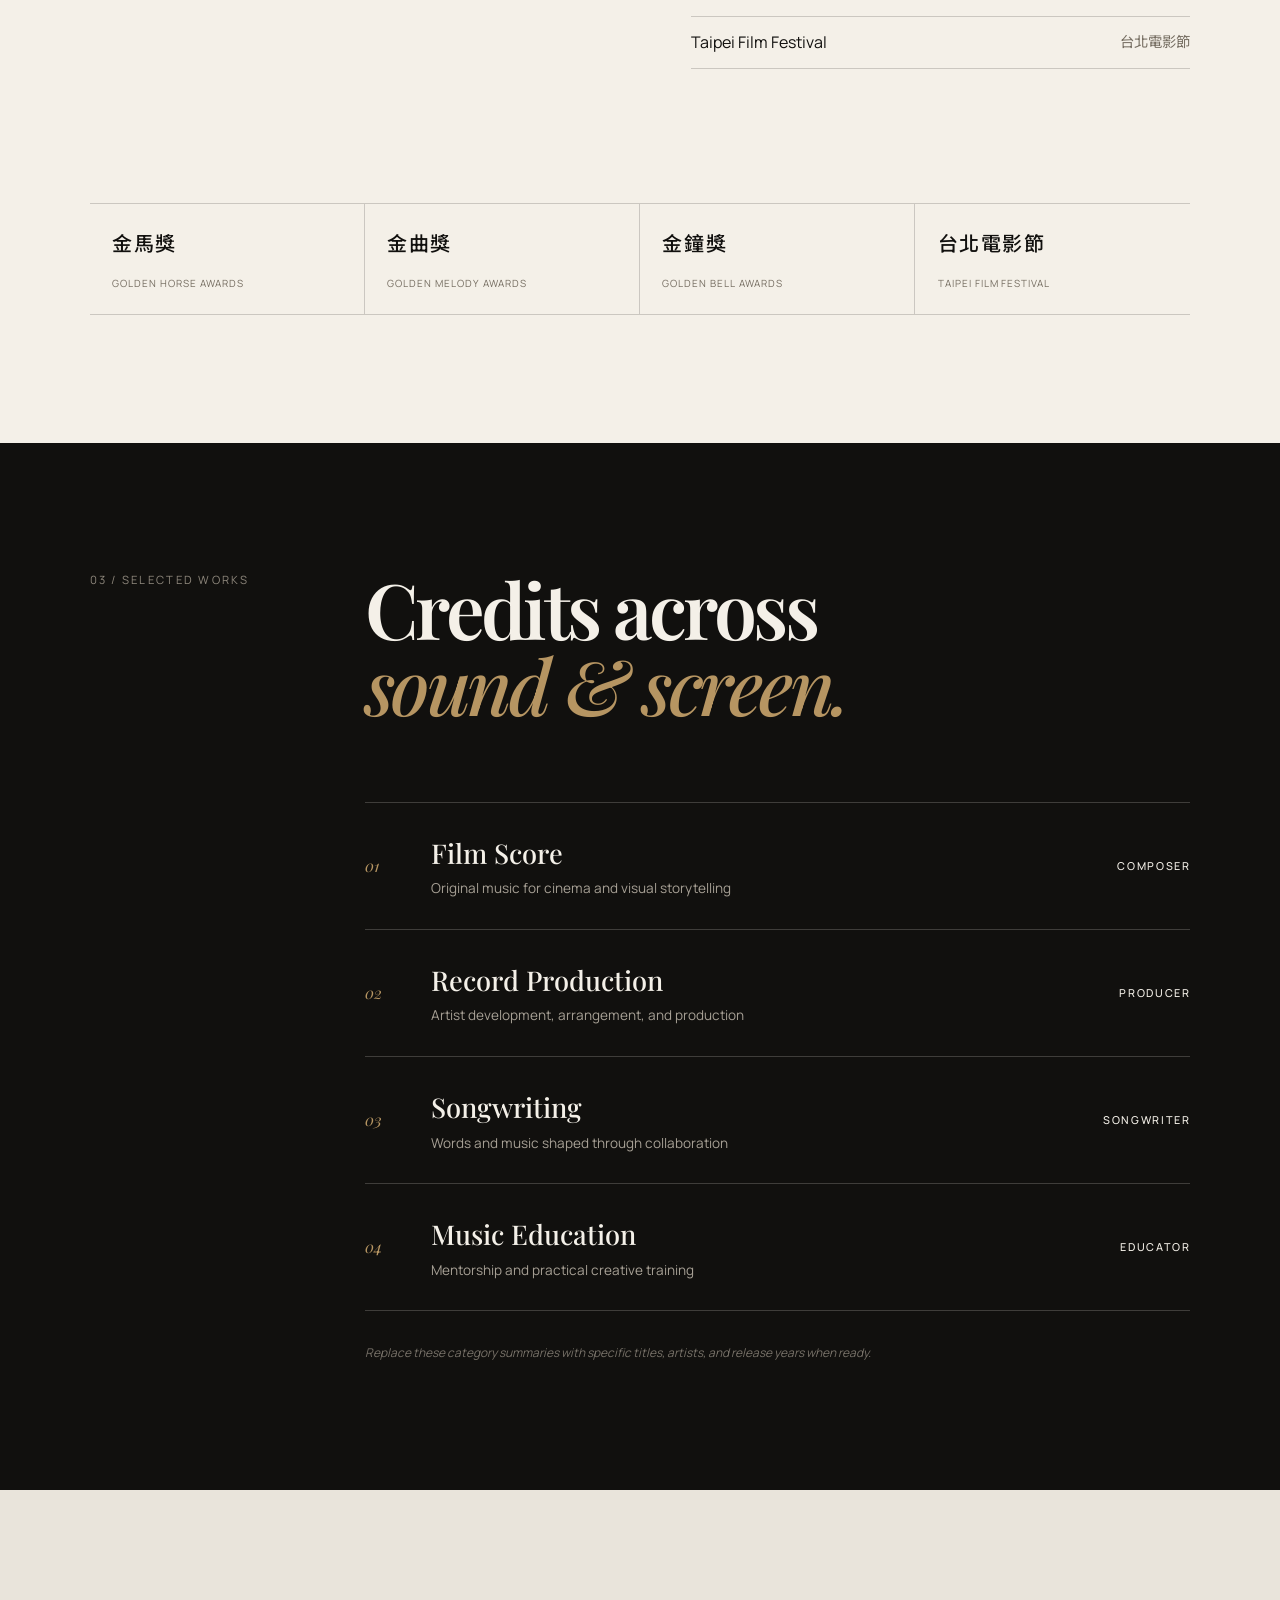
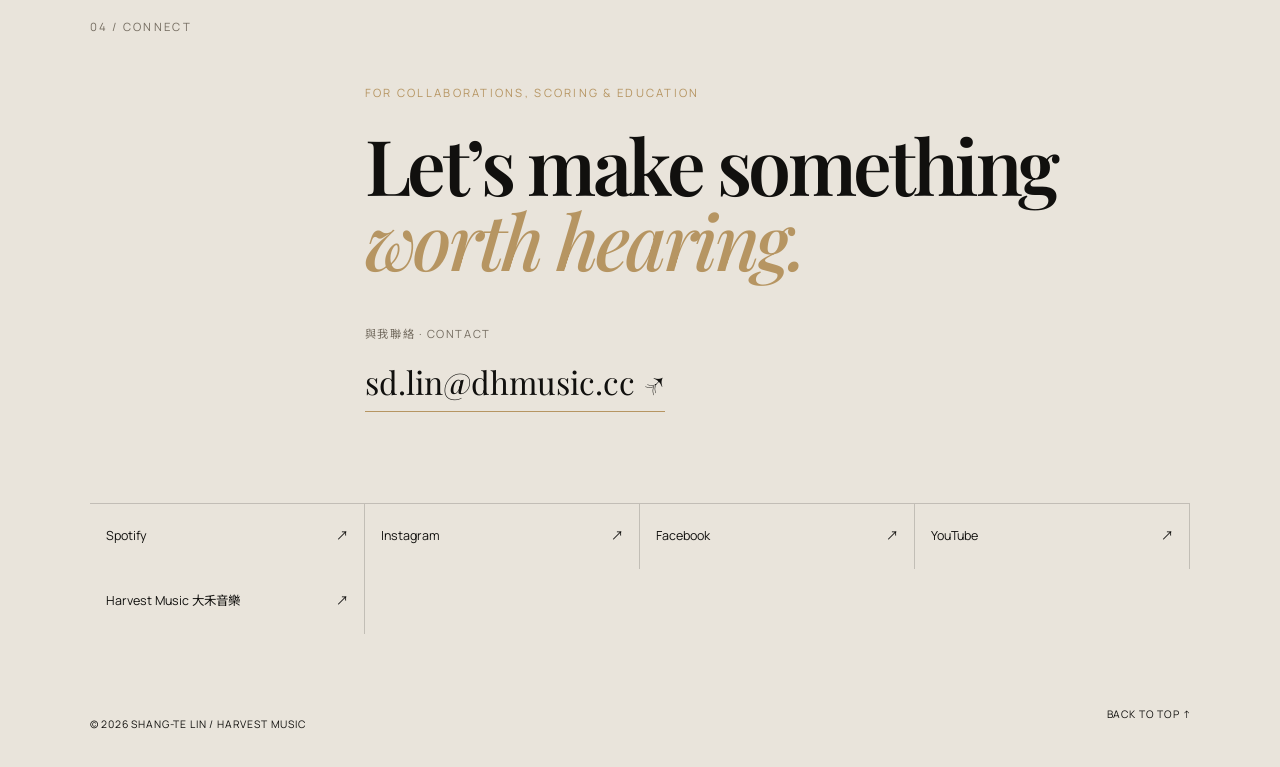
==== commit 321633c9: "Add YouTube to artist profile links" ====
--- a/index.html
+++ b/index.html
@@ -23,7 +23,8 @@
     "sameAs": [
       "https://open.spotify.com/artist/3Akkv4sFLtU07OK8aD7oVd",
       "https://www.instagram.com/balaguitar/",
-      "https://www.facebook.com/bala.guitar/"
+      "https://www.facebook.com/bala.guitar/",
+      "https://www.youtube.com/@bala9666"
     ]
   }
   </script>
@@ -149,6 +150,7 @@
         <a href="https://open.spotify.com/artist/3Akkv4sFLtU07OK8aD7oVd?si=9_FalovdSCibcSeDcylL4Q" target="_blank" rel="noopener noreferrer">Spotify <span>↗</span></a>
         <a href="https://www.instagram.com/balaguitar/" target="_blank" rel="me noopener noreferrer">Instagram <span>↗</span></a>
         <a href="https://www.facebook.com/bala.guitar/" target="_blank" rel="me noopener noreferrer">Facebook <span>↗</span></a>
+        <a href="https://www.youtube.com/@bala9666" target="_blank" rel="me noopener noreferrer">YouTube <span>↗</span></a>
         <a href="#about">Harvest Music 大禾音樂 <span>↗</span></a>
       </div>
     </section>
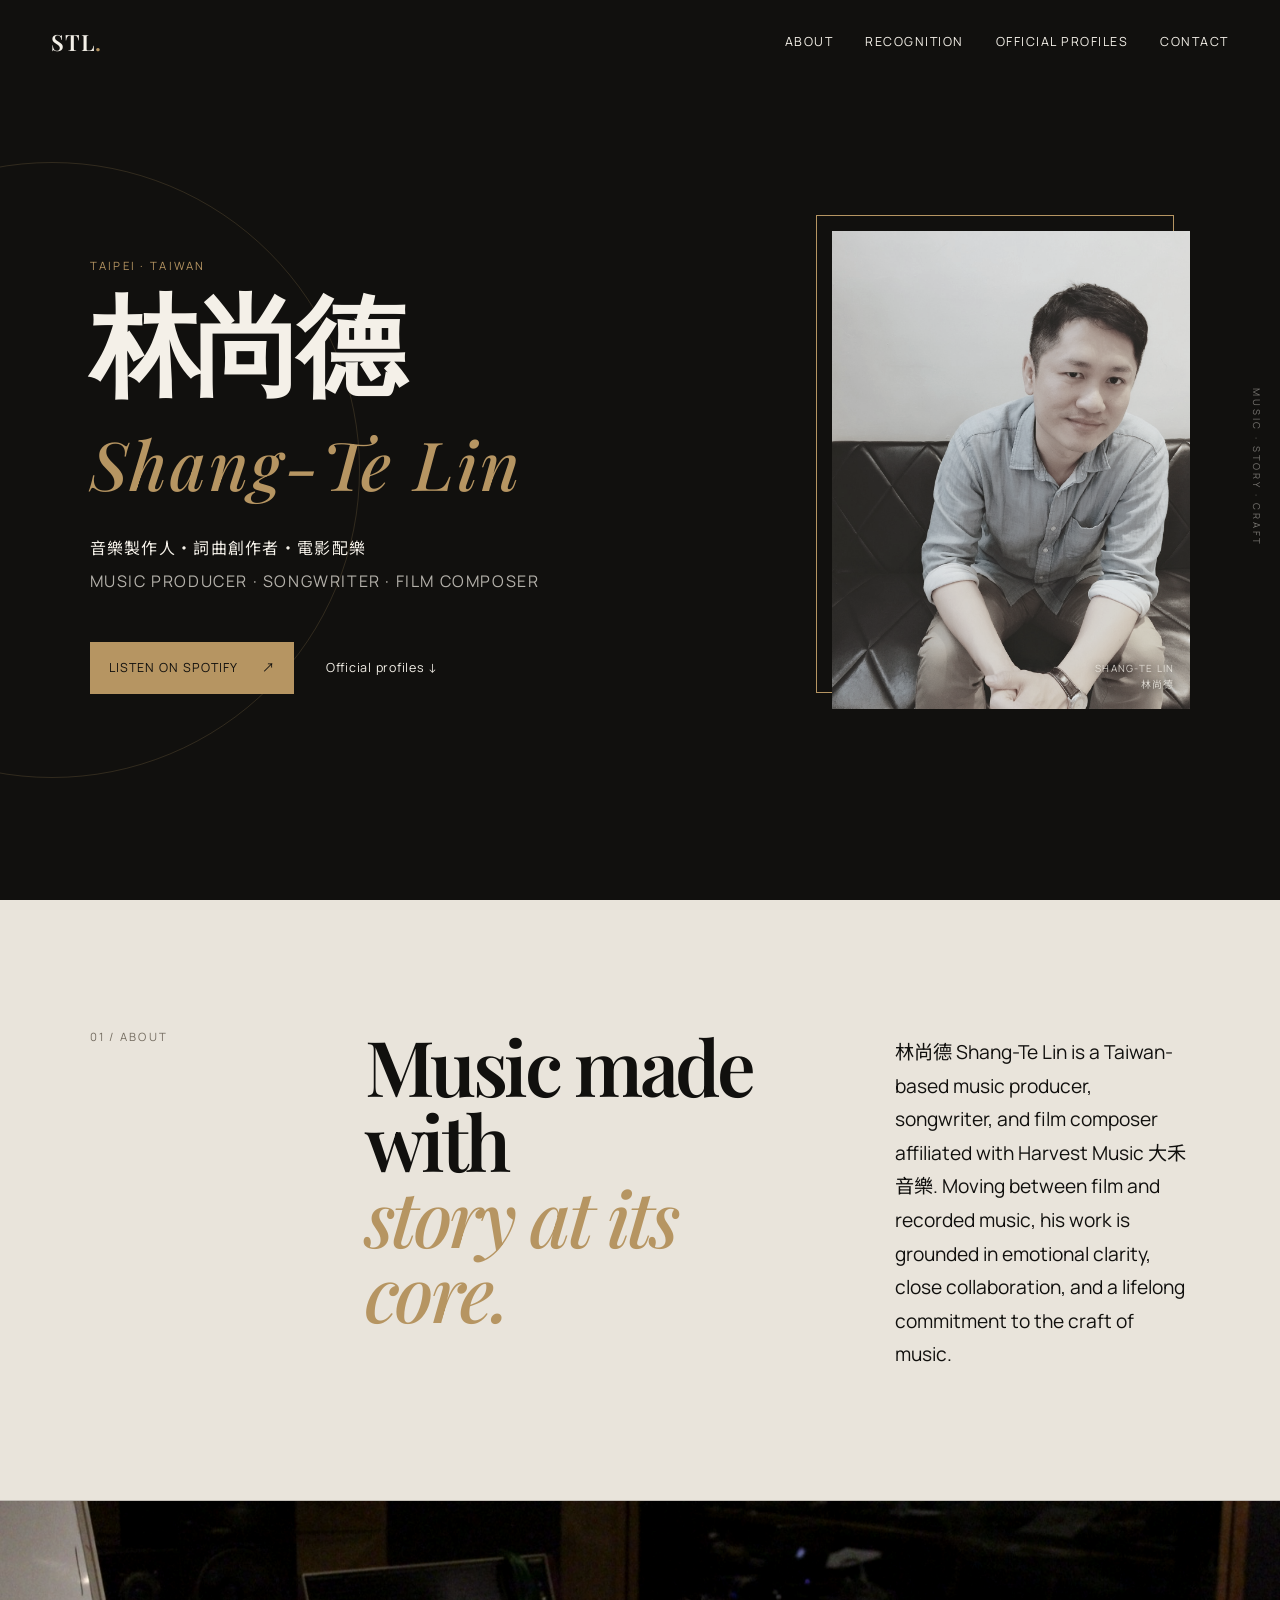
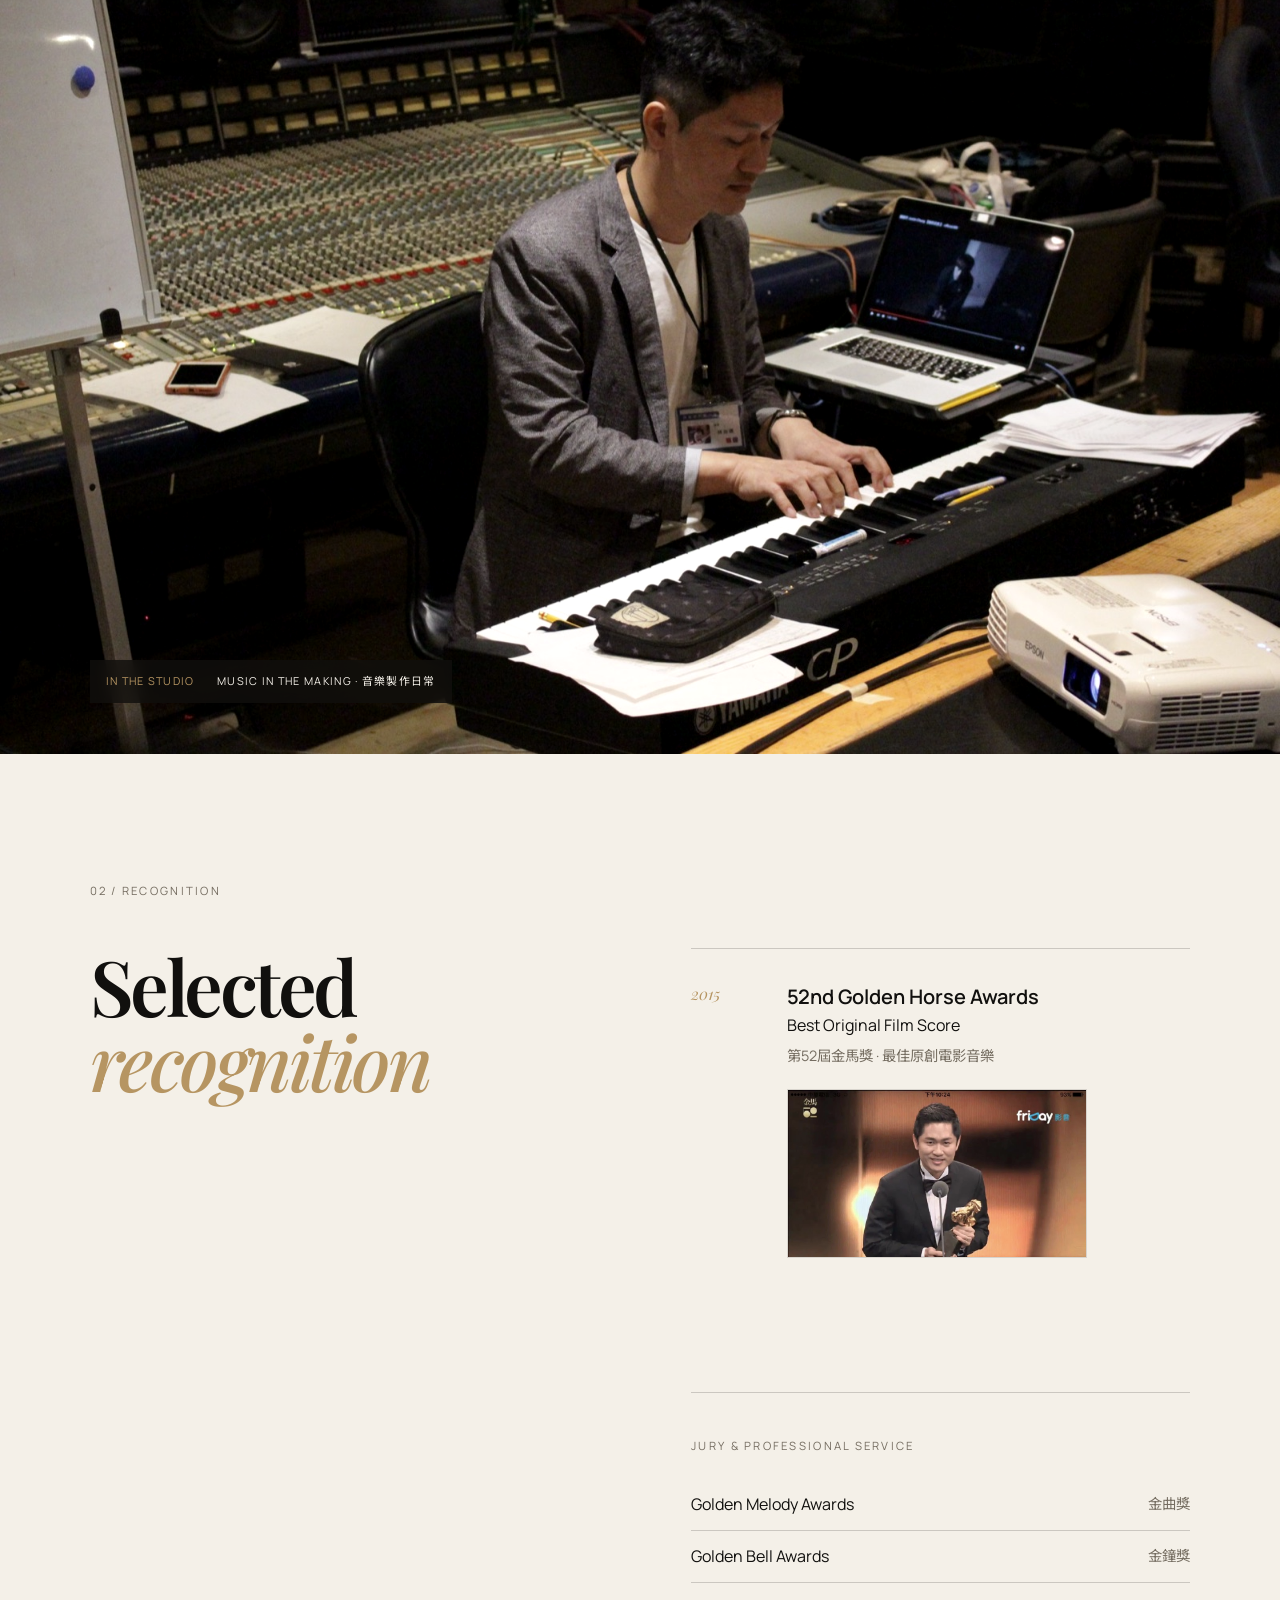
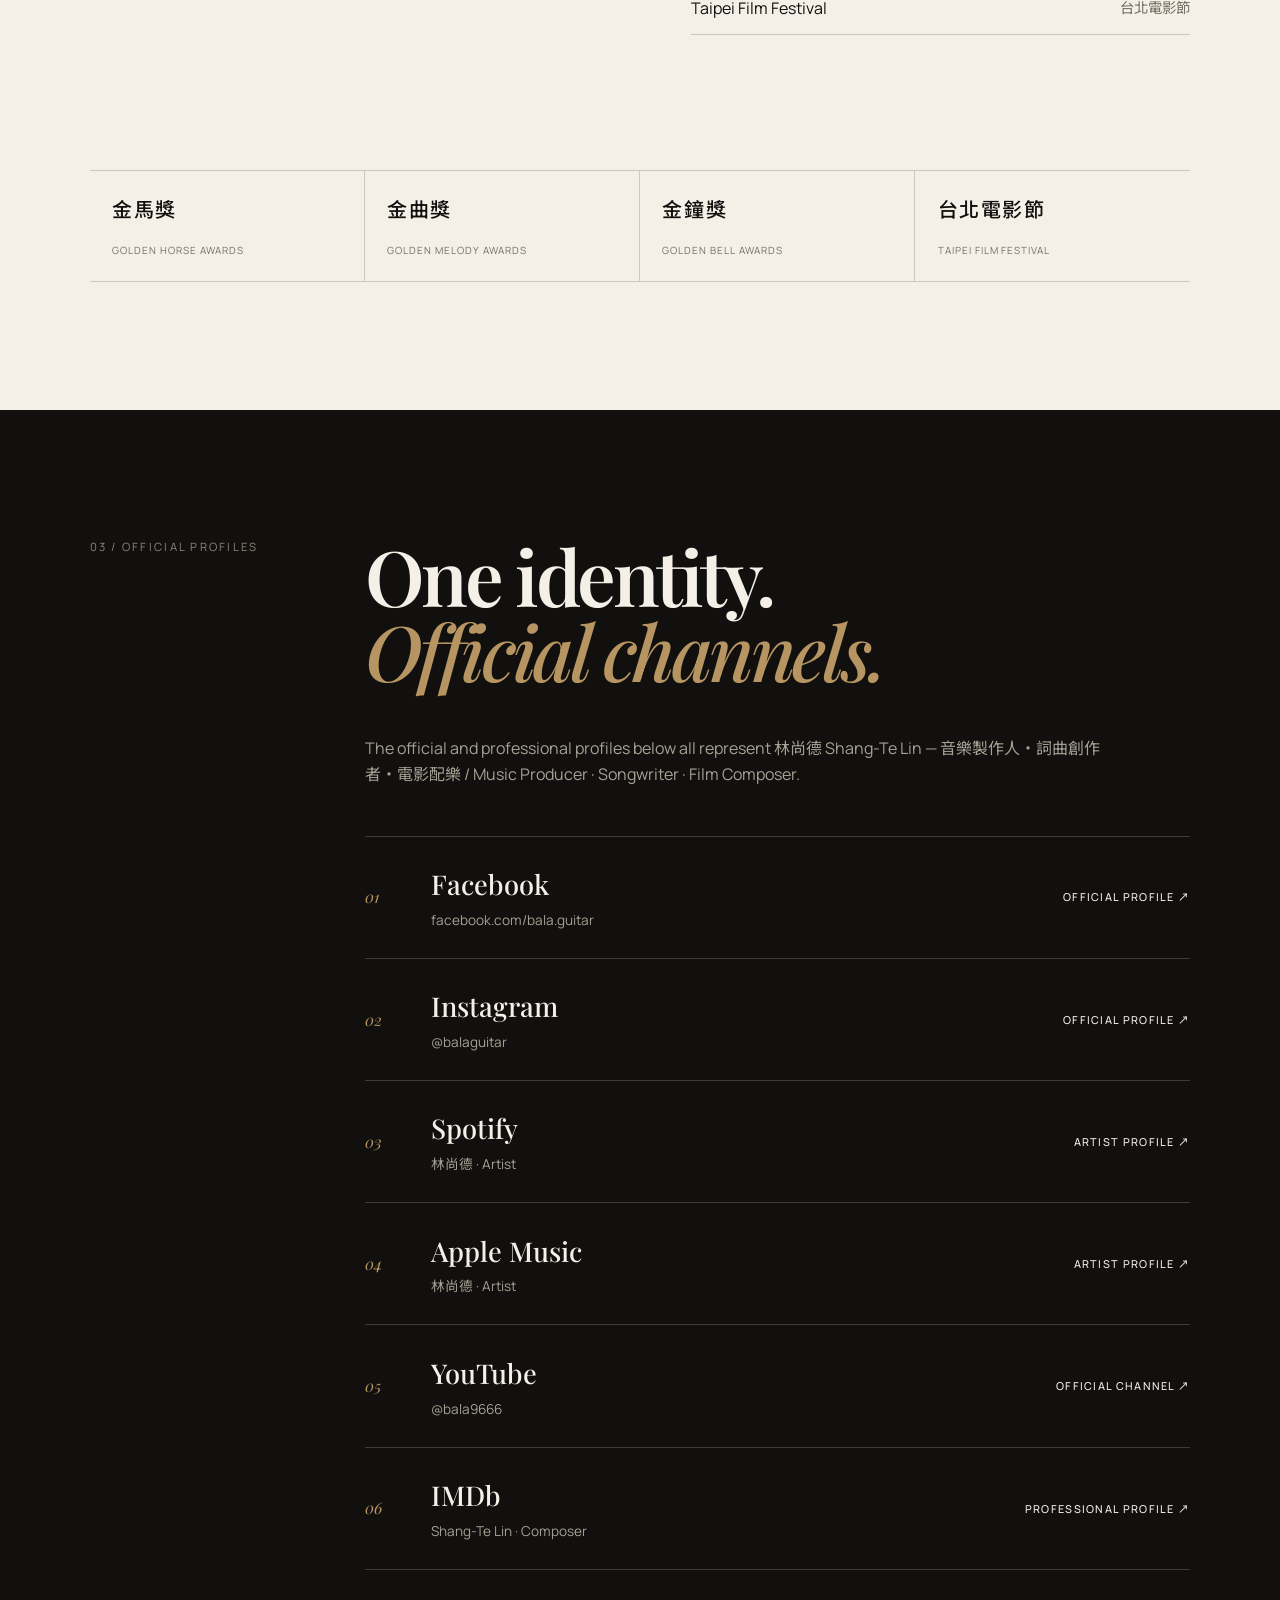
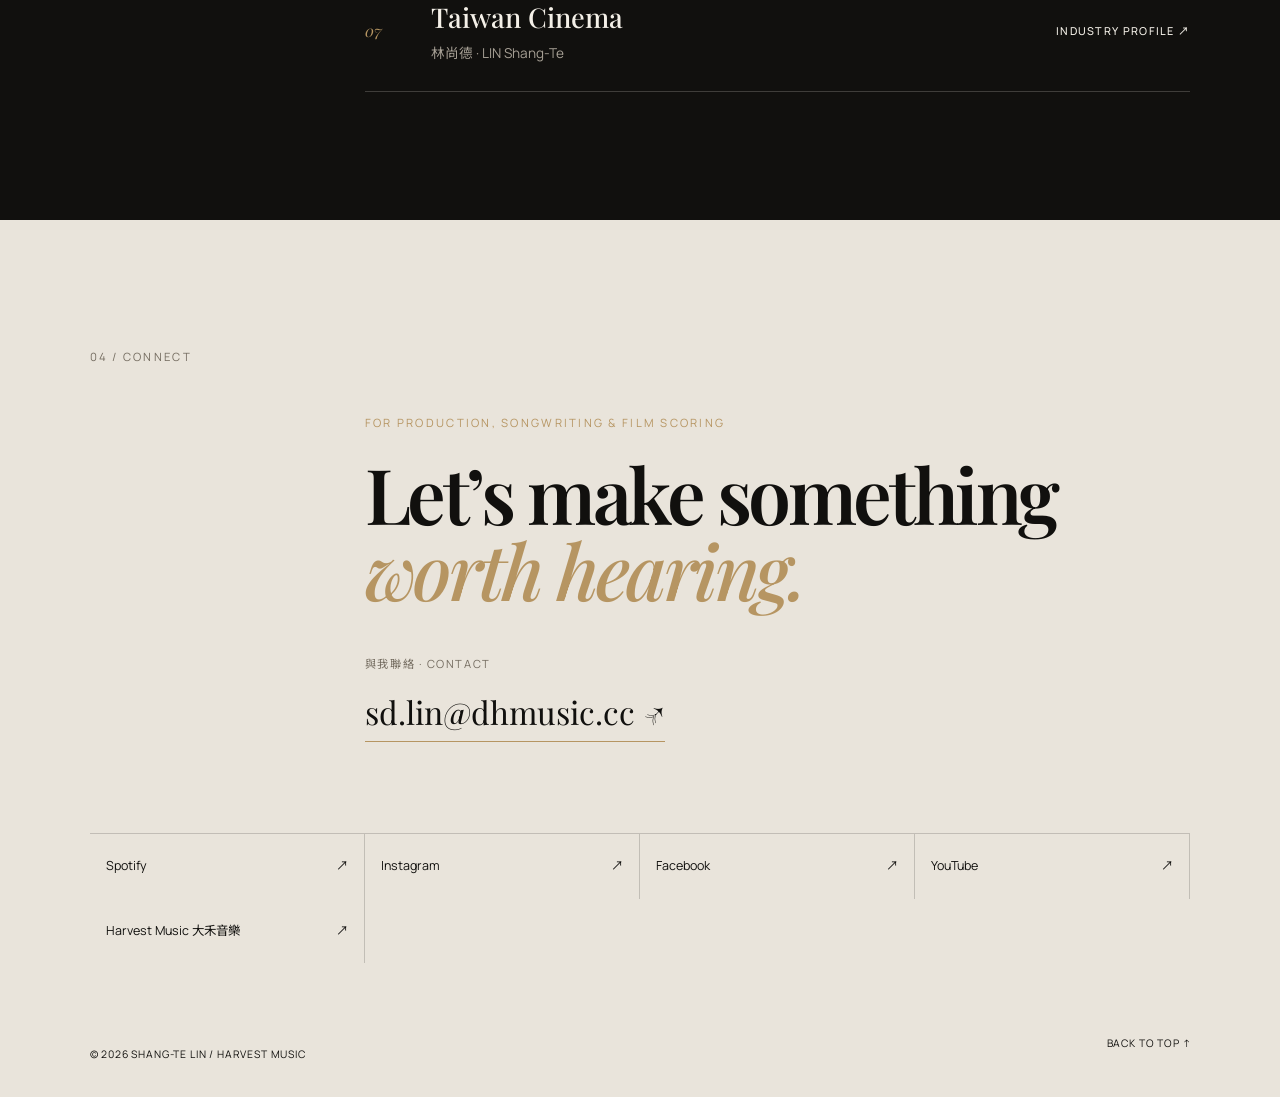
==== commit ee575a4d: "Add official profiles and unify artist identity" ====
--- a/index.html
+++ b/index.html
@@ -3,34 +3,46 @@
 <head>
   <meta charset="utf-8">
   <meta name="viewport" content="width=device-width, initial-scale=1">
-  <meta name="description" content="Official artist website of Shang-Te Lin 林尚德 — artist, composer, producer, songwriter, music educator, and Harvest Music collaborator.">
+  <meta name="description" content="林尚德 Shang-Te Lin｜音樂製作人・詞曲創作者・電影配樂 / Music Producer · Songwriter · Film Composer — official website and profile directory.">
   <meta name="theme-color" content="#11100e">
-  <meta property="og:title" content="Shang-Te Lin 林尚德">
-  <meta property="og:description" content="Artist · Composer · Producer · Harvest Music">
+  <meta property="og:title" content="林尚德 Shang-Te Lin｜音樂製作人・詞曲創作者・電影配樂">
+  <meta property="og:description" content="Music Producer · Songwriter · Film Composer — Official Website">
   <meta property="og:type" content="website">
   <meta property="og:url" content="https://balaguitar.github.io/shang-te-lin/">
+  <meta property="og:site_name" content="林尚德 Shang-Te Lin">
+  <meta property="og:locale" content="zh_TW">
+  <meta name="twitter:card" content="summary">
+  <meta name="twitter:title" content="林尚德 Shang-Te Lin｜音樂製作人・詞曲創作者・電影配樂">
+  <meta name="twitter:description" content="Music Producer · Songwriter · Film Composer — Official Website">
   <link rel="canonical" href="https://balaguitar.github.io/shang-te-lin/">
-  <title>Shang-Te Lin 林尚德 | Artist · Composer · Producer</title>
+  <title>林尚德 Shang-Te Lin｜音樂製作人・詞曲創作者・電影配樂 / Music Producer · Songwriter · Film Composer</title>
   <script type="application/ld+json">
   {
     "@context": "https://schema.org",
     "@type": "Person",
-    "name": "Shang-Te Lin",
-    "alternateName": "林尚德",
+    "name": "林尚德 Shang-Te Lin",
+    "givenName": "尚德",
+    "familyName": "林",
+    "alternateName": ["林尚德", "Shang-Te Lin", "Shang Te Lin"],
     "url": "https://balaguitar.github.io/shang-te-lin/",
-    "jobTitle": ["Artist", "Composer", "Producer", "Songwriter", "Music Educator"],
+    "jobTitle": ["音樂製作人", "詞曲創作者", "電影配樂", "Music Producer", "Songwriter", "Film Composer"],
+    "description": "林尚德 Shang-Te Lin｜音樂製作人・詞曲創作者・電影配樂 / Music Producer · Songwriter · Film Composer",
+    "image": "https://balaguitar.github.io/shang-te-lin/assets/images/shang-te-lin-portrait.jpg",
     "affiliation": {"@type": "Organization", "name": "Harvest Music 大禾音樂"},
     "sameAs": [
       "https://open.spotify.com/artist/3Akkv4sFLtU07OK8aD7oVd",
       "https://www.instagram.com/balaguitar/",
       "https://www.facebook.com/bala.guitar/",
-      "https://www.youtube.com/@bala9666"
+      "https://www.youtube.com/@bala9666",
+      "https://music.apple.com/artist/320495521",
+      "https://www.imdb.com/name/nm7144006/",
+      "https://taiwancinema.bamid.gov.tw/Staff/StaffContent/?ContentUrl=71078"
     ]
   }
   </script>
   <link rel="preconnect" href="https://fonts.googleapis.com">
   <link rel="preconnect" href="https://fonts.gstatic.com" crossorigin>
-  <link href="https://fonts.googleapis.com/css2?family=Manrope:wght@400;500;600&family=Noto+Sans+TC:wght@400;500&family=Playfair+Display:ital,wght@0,600;1,500&display=swap" rel="stylesheet">
+  <link href="https://fonts.googleapis.com/css2?family=Manrope:wght@400;500;600&amp;family=Noto+Sans+TC:wght@400;500&amp;family=Playfair+Display:ital,wght@0,600;1,500&amp;display=swap" rel="stylesheet">
   <link rel="stylesheet" href="assets/css/style.css">
 </head>
 <body>
@@ -40,7 +52,8 @@
     <button class="menu-button" type="button" aria-expanded="false" aria-controls="site-nav">Menu</button>
     <nav id="site-nav" aria-label="Primary navigation">
       <a href="#about">About</a>
-      <a href="#credits">Credits</a>
+      <a href="#recognition">Recognition</a>
+      <a href="#profiles">Official Profiles</a>
       <a href="#contact">Contact</a>
     </nav>
   </header>
@@ -49,11 +62,11 @@
     <section class="hero" id="top">
       <div class="hero-copy reveal">
         <p class="eyebrow">Taipei · Taiwan</p>
-        <h1>Shang-Te Lin<br><em>林尚德</em></h1>
-        <p class="role">Artist <i>·</i> Composer <i>·</i> Producer</p>
+        <h1>林尚德<br><em>Shang-Te Lin</em></h1>
+        <p class="role"><span>音樂製作人・詞曲創作者・電影配樂</span><span class="role-en">Music Producer · Songwriter · Film Composer</span></p>
         <div class="hero-actions">
           <a class="button button-primary" href="https://open.spotify.com/artist/3Akkv4sFLtU07OK8aD7oVd?si=9_FalovdSCibcSeDcylL4Q" target="_blank" rel="noopener noreferrer">Listen on Spotify <span aria-hidden="true">↗</span></a>
-          <a class="text-link" href="#credits">Explore selected work <span aria-hidden="true">↓</span></a>
+          <a class="text-link" href="#profiles">Official profiles <span aria-hidden="true">↓</span></a>
         </div>
       </div>
       <figure class="portrait reveal">
@@ -67,7 +80,7 @@
       <p class="section-number">01 / About</p>
       <div class="intro-content reveal">
         <h2>Music made with<br><em>story at its core.</em></h2>
-        <p class="bio">Shang-Te Lin is a Taiwan-based artist, composer, producer, songwriter, and music educator affiliated with Harvest Music 大禾音樂. Moving between film, recorded music, and the classroom, his work is grounded in emotional clarity, close collaboration, and a lifelong commitment to the craft of music.</p>
+        <p class="bio">林尚德 Shang-Te Lin is a Taiwan-based music producer, songwriter, and film composer affiliated with Harvest Music 大禾音樂. Moving between film and recorded music, his work is grounded in emotional clarity, close collaboration, and a lifelong commitment to the craft of music.</p>
       </div>
     </section>
 
@@ -76,7 +89,7 @@
       <figcaption><span>In the studio</span> Music in the making · 音樂製作日常</figcaption>
     </figure>
 
-    <section class="recognition section" aria-labelledby="recognition-title">
+    <section class="recognition section" id="recognition" aria-labelledby="recognition-title">
       <p class="section-number">02 / Recognition</p>
       <div class="recognition-grid">
         <h2 id="recognition-title" class="reveal">Selected<br><em>recognition</em></h2>
@@ -108,40 +121,27 @@
       </div>
     </section>
 
-    <section class="works section" id="credits">
+    <section class="profiles section" id="profiles" aria-labelledby="profiles-title">
       <div class="section-heading">
-        <p class="section-number">03 / Selected Works</p>
-        <h2 class="reveal">Credits across<br><em>sound & screen.</em></h2>
+        <p class="section-number">03 / Official Profiles</p>
+        <h2 id="profiles-title" class="reveal">One identity.<br><em>Official channels.</em></h2>
       </div>
-      <div class="credit-list reveal">
-        <article>
-          <span>01</span>
-          <div><h3>Film Score</h3><p>Original music for cinema and visual storytelling</p></div>
-          <b>Composer</b>
-        </article>
-        <article>
-          <span>02</span>
-          <div><h3>Record Production</h3><p>Artist development, arrangement, and production</p></div>
-          <b>Producer</b>
-        </article>
-        <article>
-          <span>03</span>
-          <div><h3>Songwriting</h3><p>Words and music shaped through collaboration</p></div>
-          <b>Songwriter</b>
-        </article>
-        <article>
-          <span>04</span>
-          <div><h3>Music Education</h3><p>Mentorship and practical creative training</p></div>
-          <b>Educator</b>
-        </article>
+      <p class="profiles-intro reveal">The official and professional profiles below all represent 林尚德 Shang-Te Lin — 音樂製作人・詞曲創作者・電影配樂 / Music Producer · Songwriter · Film Composer.</p>
+      <div class="profile-list reveal">
+        <a href="https://www.facebook.com/bala.guitar/" target="_blank" rel="me noopener noreferrer"><span>01</span><div><h3>Facebook</h3><p>facebook.com/bala.guitar</p></div><b>Official profile ↗</b></a>
+        <a href="https://www.instagram.com/balaguitar/" target="_blank" rel="me noopener noreferrer"><span>02</span><div><h3>Instagram</h3><p>@balaguitar</p></div><b>Official profile ↗</b></a>
+        <a href="https://open.spotify.com/artist/3Akkv4sFLtU07OK8aD7oVd" target="_blank" rel="me noopener noreferrer"><span>03</span><div><h3>Spotify</h3><p>林尚德 · Artist</p></div><b>Artist profile ↗</b></a>
+        <a href="https://music.apple.com/artist/320495521" target="_blank" rel="me noopener noreferrer"><span>04</span><div><h3>Apple Music</h3><p>林尚德 · Artist</p></div><b>Artist profile ↗</b></a>
+        <a href="https://www.youtube.com/@bala9666" target="_blank" rel="me noopener noreferrer"><span>05</span><div><h3>YouTube</h3><p>@bala9666</p></div><b>Official channel ↗</b></a>
+        <a href="https://www.imdb.com/name/nm7144006/" target="_blank" rel="noopener noreferrer"><span>06</span><div><h3>IMDb</h3><p>Shang-Te Lin · Composer</p></div><b>Professional profile ↗</b></a>
+        <a href="https://taiwancinema.bamid.gov.tw/Staff/StaffContent/?ContentUrl=71078" target="_blank" rel="noopener noreferrer"><span>07</span><div><h3>Taiwan Cinema</h3><p>林尚德 · LIN Shang-Te</p></div><b>Industry profile ↗</b></a>
       </div>
-      <p class="editor-note">Replace these category summaries with specific titles, artists, and release years when ready.</p>
     </section>
 
     <section class="contact section" id="contact">
       <p class="section-number">04 / Connect</p>
       <div class="contact-content reveal">
-        <p class="eyebrow">For collaborations, scoring & education</p>
+        <p class="eyebrow">For production, songwriting & film scoring</p>
         <h2>Let’s make something<br><em>worth hearing.</em></h2>
         <p class="contact-label">與我聯絡 · Contact</p>
         <a class="email" href="mailto:sd.lin@dhmusic.cc">sd.lin@dhmusic.cc <span aria-hidden="true">↗</span></a>
--- a/assets/css/style.css
+++ b/assets/css/style.css
@@ -23,8 +23,9 @@
 h1{font-size:clamp(4rem,8.5vw,8.8rem);letter-spacing:-.055em}
 h1 em,h2 em{font-weight:500;color:var(--gold)}
 h1 em{font-size:.62em;letter-spacing:.04em}
-.role{font-size:clamp(.85rem,1.25vw,1.05rem);letter-spacing:.12em;text-transform:uppercase;margin:2.25rem 0}
-.role i{color:var(--gold);font-style:normal;margin:0 .45rem}
+.role{font-size:clamp(.85rem,1.25vw,1.05rem);letter-spacing:.08em;margin:2.25rem 0;max-width:48rem}
+.role span{display:block}
+.role-en{margin-top:.45rem;letter-spacing:.1em;text-transform:uppercase;color:rgba(244,240,232,.72)}
 .hero-actions{display:flex;align-items:center;gap:2rem;margin-top:3rem}
 .button{display:inline-flex;gap:1.5rem;align-items:center;padding:1rem 1.2rem;font-size:.78rem;letter-spacing:.08em;text-transform:uppercase}
 .button-primary{background:var(--gold);color:var(--ink)}
@@ -54,17 +55,18 @@
 .jury ul{list-style:none;padding:0;margin:1.5rem 0 0}
 .jury li{display:flex;justify-content:space-between;padding:.8rem 0;border-bottom:1px solid var(--line)}
 .jury li span{color:#756d61;font-size:.9rem}
-.works{background:var(--ink);color:var(--cream)}
-.works .section-number{color:#8e877c}
+.profiles{background:var(--ink);color:var(--cream)}
+.profiles .section-number{color:#8e877c}
 .section-heading{display:grid;grid-template-columns:1fr 3fr;margin-bottom:5rem}
-.credit-list{margin-left:25%}
-.credit-list article{display:grid;grid-template-columns:50px 1fr auto;gap:1rem;align-items:center;border-top:1px solid rgba(244,240,232,.2);padding:1.8rem 0}
-.credit-list article:last-child{border-bottom:1px solid rgba(244,240,232,.2)}
-.credit-list span{color:var(--gold);font-family:var(--serif);font-style:italic}
-.credit-list h3{margin:0;font-family:var(--serif);font-size:1.7rem;font-weight:500}
-.credit-list p{margin:.2rem 0 0;color:#a7a095;font-size:.85rem}
-.credit-list b{font-size:.68rem;letter-spacing:.15em;text-transform:uppercase;font-weight:500}
-.editor-note{margin:2rem 0 0 25%;color:#777168;font-size:.75rem;font-style:italic}
+.profiles-intro{max-width:46rem;margin:-2rem 0 3rem 25%;color:#a7a095;font-size:1rem}
+.profile-list{margin-left:25%}
+.profile-list a{display:grid;grid-template-columns:50px 1fr auto;gap:1rem;align-items:center;border-top:1px solid rgba(244,240,232,.2);padding:1.65rem 0;transition:color .2s,padding .2s}
+.profile-list a:last-child{border-bottom:1px solid rgba(244,240,232,.2)}
+.profile-list a:hover,.profile-list a:focus-visible{color:var(--gold);padding-left:.5rem}
+.profile-list span{color:var(--gold);font-family:var(--serif);font-style:italic}
+.profile-list h3{margin:0;font-family:var(--serif);font-size:1.7rem;font-weight:500}
+.profile-list p{margin:.2rem 0 0;color:#a7a095;font-size:.85rem}
+.profile-list b{font-size:.68rem;letter-spacing:.12em;text-transform:uppercase;font-weight:500;text-align:right}
 .contact{padding-bottom:3rem}
 .contact-content{margin:3rem 0 6rem 25%}
 .contact h2{margin:1.5rem 0 3rem}
@@ -73,8 +75,6 @@
 .social-links a{display:flex;justify-content:space-between;padding:1.4rem 1rem;border-right:1px solid var(--line);font-size:.78rem}
 .social-links a:hover{background:var(--cream)}
 footer{display:flex;justify-content:space-between;padding:1.5rem clamp(1.25rem,7vw,8rem);font-size:.65rem;letter-spacing:.08em;text-transform:uppercase;background:var(--paper)}
-.toast{position:fixed;bottom:1.5rem;left:50%;transform:translate(-50%,150%);background:var(--cream);color:var(--ink);padding:.8rem 1.2rem;font-size:.75rem;box-shadow:0 8px 30px #0004;z-index:30;transition:transform .3s}
-.toast.show{transform:translate(-50%,0)}
 .reveal{opacity:0;transform:translateY(20px);transition:opacity .7s ease,transform .7s ease}
 .reveal.visible{opacity:1;transform:none}
 @media (prefers-reduced-motion:reduce){html{scroll-behavior:auto}
@@ -92,8 +92,8 @@
 .intro .section-number{margin-bottom:3rem}
 .intro-content{gap:3rem}
 .recognition h2{grid-row:auto}
-.works .section-number{margin-bottom:2rem}
-.credit-list,.editor-note,.contact-content{margin-left:0}
+.profiles .section-number{margin-bottom:2rem}
+.profiles-intro,.profile-list,.contact-content{margin-left:0}
 .contact-content{margin-top:3rem}
 .social-links{grid-template-columns:1fr 1fr}
 .social-links a:nth-child(2){border-right:0}
@@ -102,8 +102,8 @@
 @media(max-width:520px){h1{font-size:clamp(3.35rem,17vw,5rem)}
 .hero-actions{align-items:flex-start;flex-direction:column;gap:1.25rem}
 .portrait{width:76vw}
-.credit-list article{grid-template-columns:35px 1fr}
-.credit-list b{display:none}
+.profile-list a{grid-template-columns:35px 1fr}
+.profile-list b{display:none}
 .social-links{grid-template-columns:1fr}
 .social-links a{border-right:0}
 .jury li{gap:1rem}
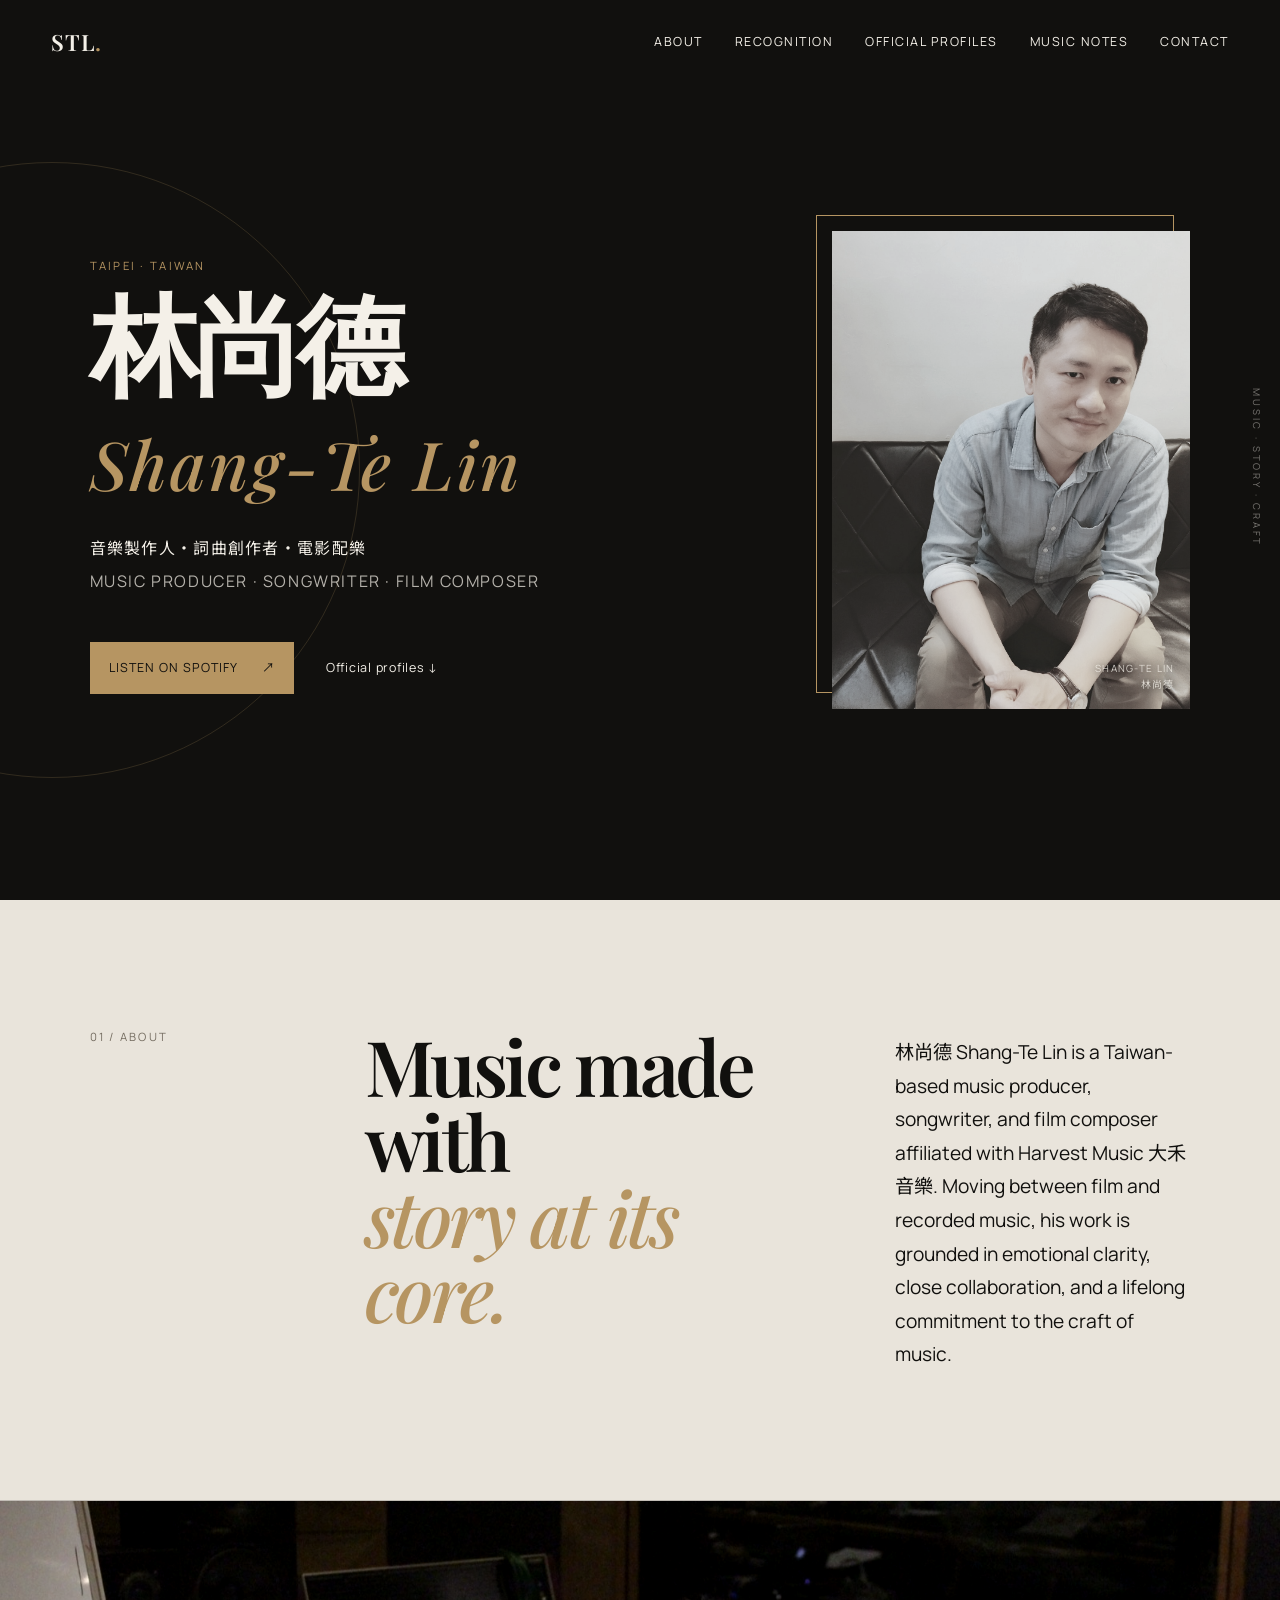
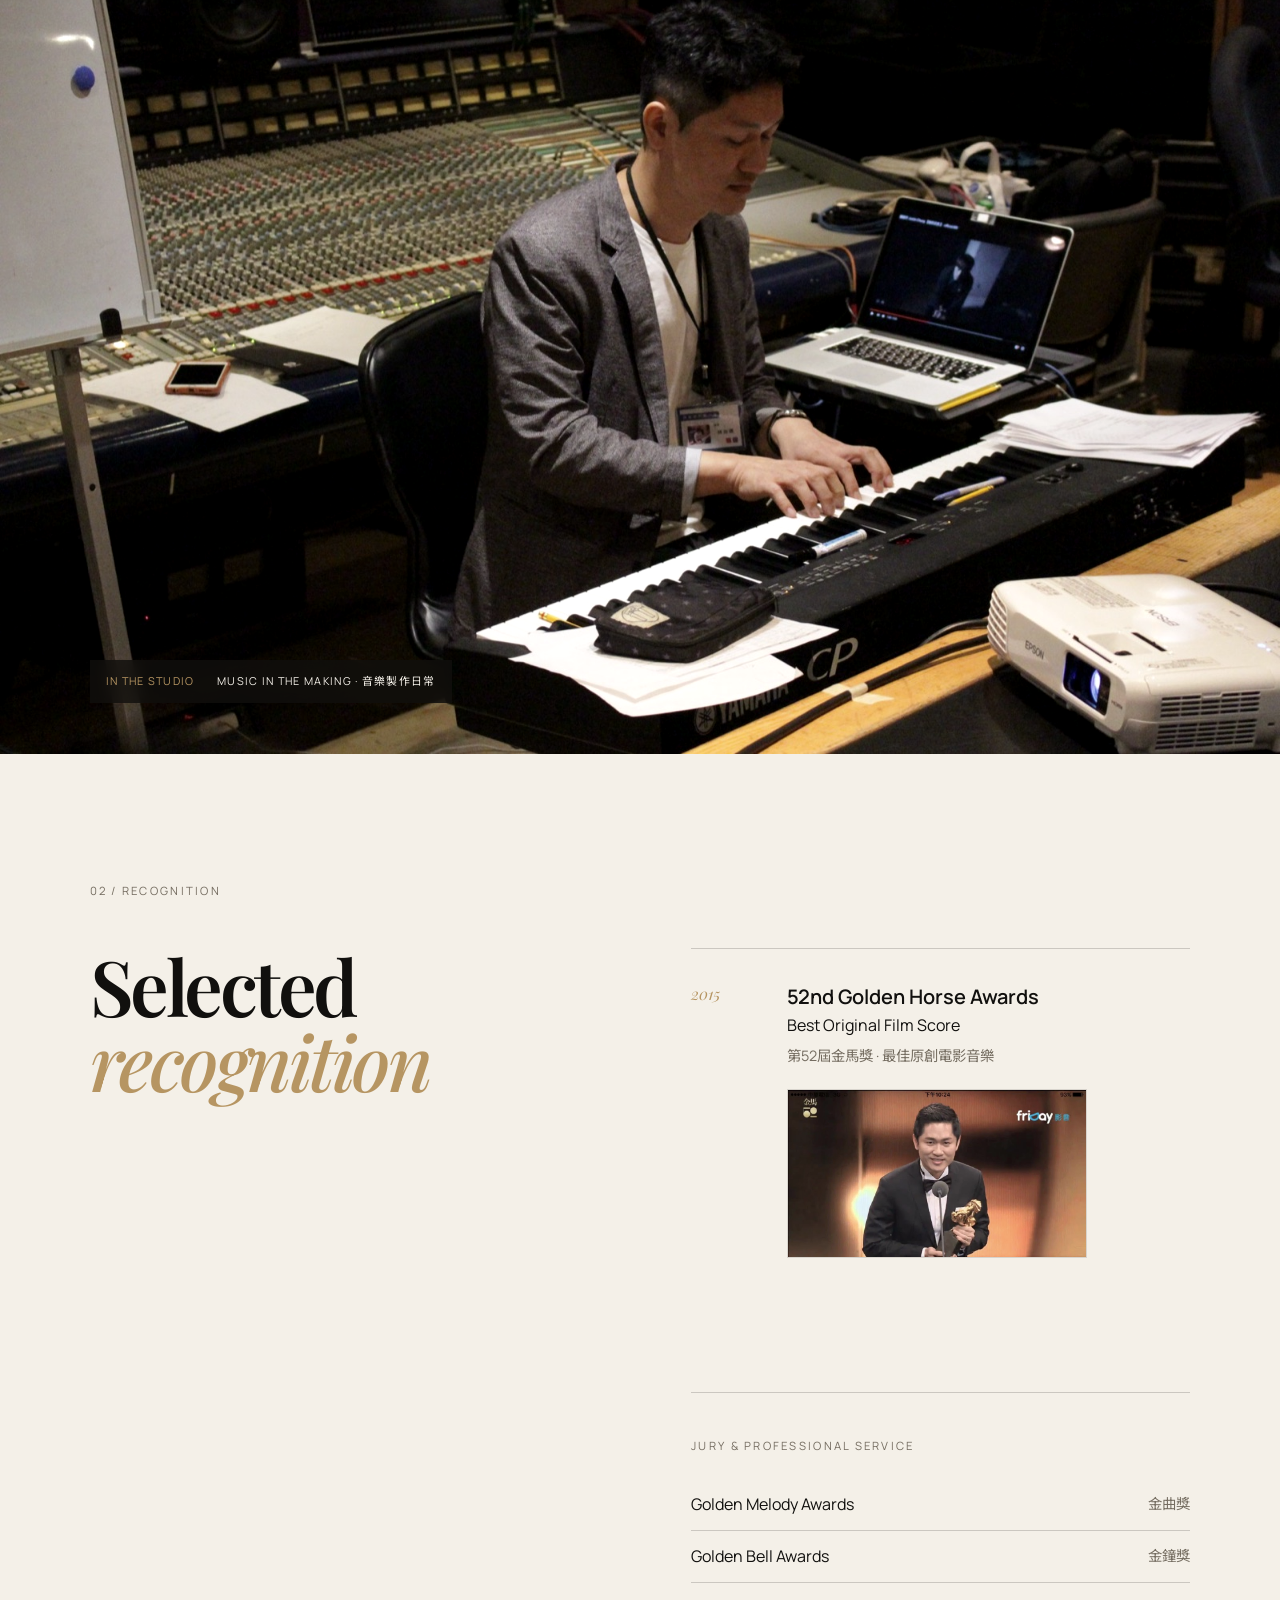
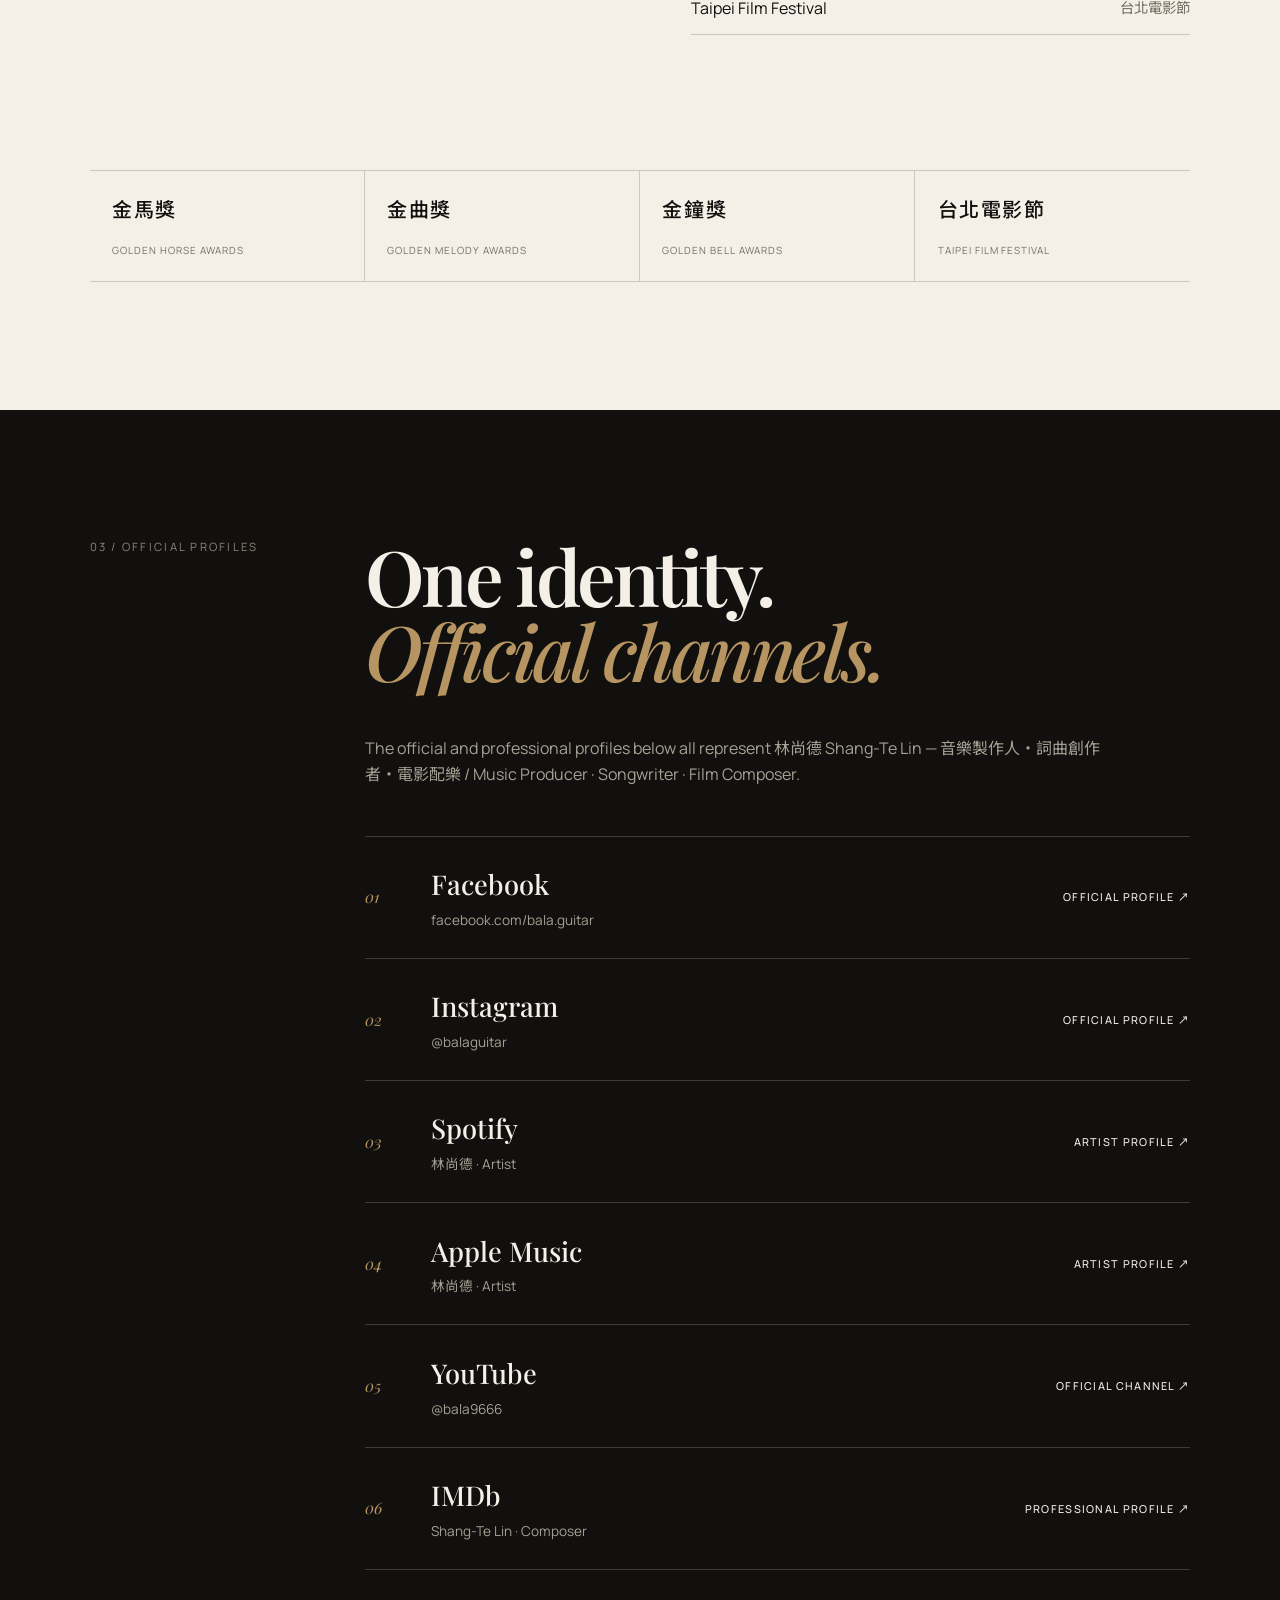
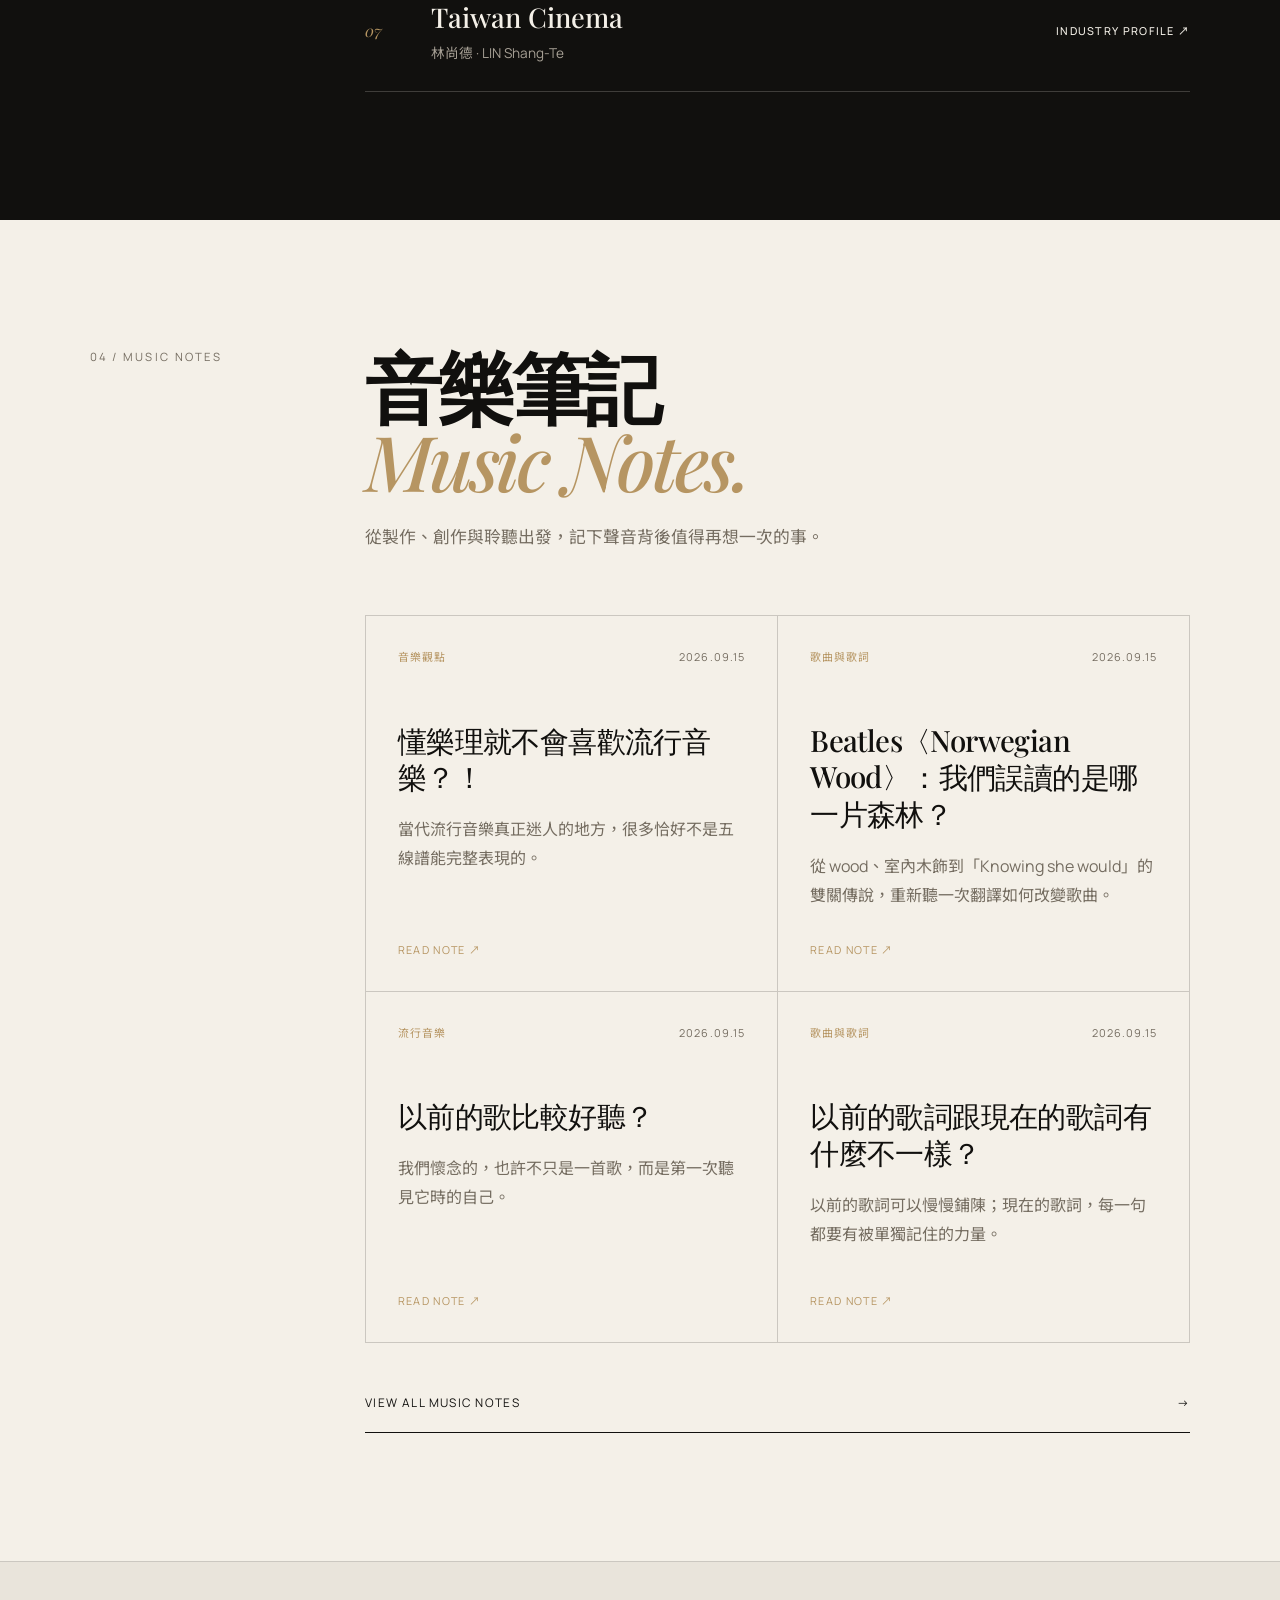
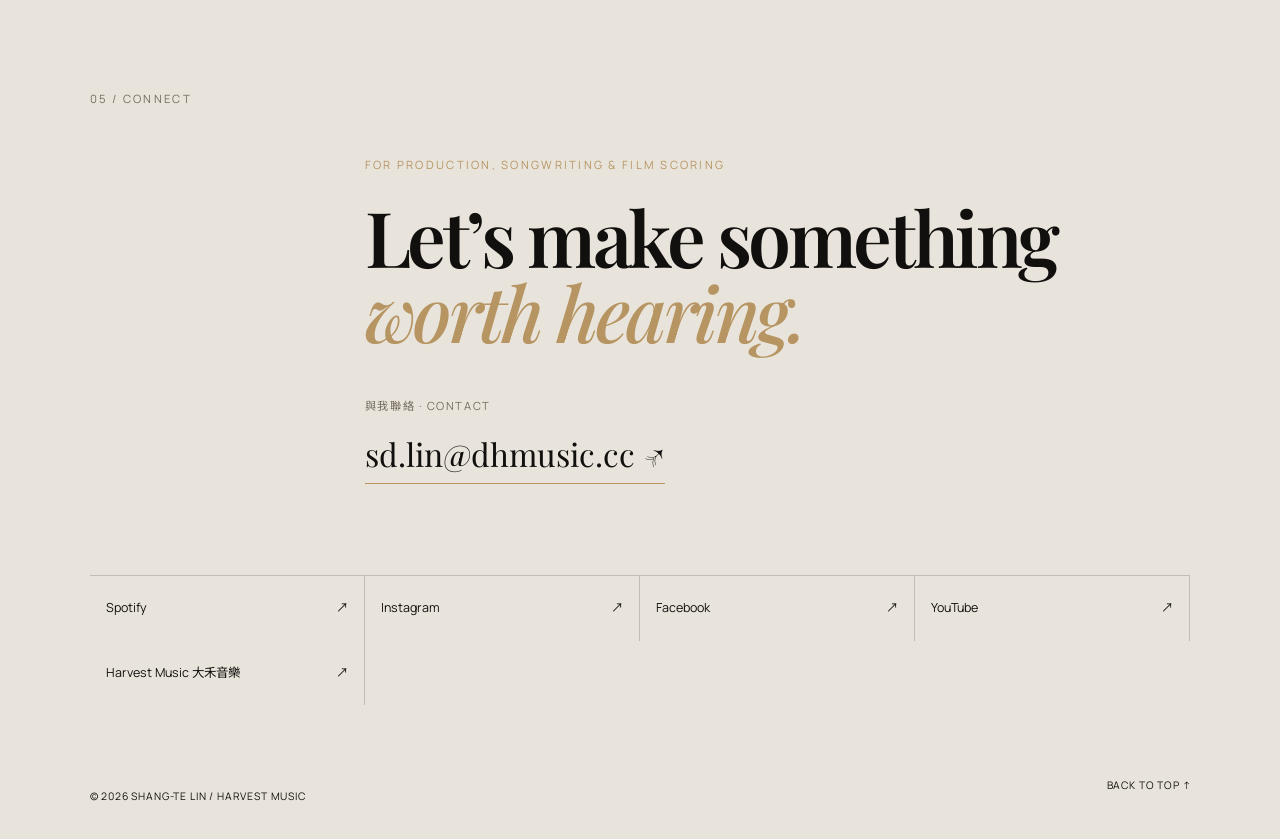
==== commit 18bb09e2: "Add Music Notes and four essays" ====
--- a/index.html
+++ b/index.html
@@ -54,6 +54,7 @@
       <a href="#about">About</a>
       <a href="#recognition">Recognition</a>
       <a href="#profiles">Official Profiles</a>
+      <a href="notes/">Music Notes</a>
       <a href="#contact">Contact</a>
     </nav>
   </header>
@@ -138,8 +139,53 @@
       </div>
     </section>
 
+    <section class="latest-notes section" id="notes" aria-labelledby="notes-title">
+      <div class="section-heading notes-heading">
+        <p class="section-number">04 / Music Notes</p>
+        <div>
+          <h2 id="notes-title" class="reveal">音樂筆記<br><em>Music Notes.</em></h2>
+          <p class="notes-intro reveal">從製作、創作與聆聽出發，記下聲音背後值得再想一次的事。</p>
+        </div>
+      </div>
+      <div class="note-grid reveal">
+        <article class="note-card">
+          <a href="notes/music-theory-and-pop/">
+            <p class="note-meta"><span>音樂觀點</span><time datetime="2026-09-15">2026.09.15</time></p>
+            <h3>懂樂理就不會喜歡流行音樂？！</h3>
+            <p>當代流行音樂真正迷人的地方，很多恰好不是五線譜能完整表現的。</p>
+            <span class="note-link">Read note ↗</span>
+          </a>
+        </article>
+        <article class="note-card">
+          <a href="notes/norwegian-wood-misreading/">
+            <p class="note-meta"><span>歌曲與歌詞</span><time datetime="2026-09-15">2026.09.15</time></p>
+            <h3>Beatles〈Norwegian Wood〉：我們誤讀的是哪一片森林？</h3>
+            <p>從 wood、室內木飾到「Knowing she would」的雙關傳說，重新聽一次翻譯如何改變歌曲。</p>
+            <span class="note-link">Read note ↗</span>
+          </a>
+        </article>
+        <article class="note-card">
+          <a href="notes/were-old-songs-better/">
+            <p class="note-meta"><span>流行音樂</span><time datetime="2026-09-15">2026.09.15</time></p>
+            <h3>以前的歌比較好聽？</h3>
+            <p>我們懷念的，也許不只是一首歌，而是第一次聽見它時的自己。</p>
+            <span class="note-link">Read note ↗</span>
+          </a>
+        </article>
+        <article class="note-card">
+          <a href="notes/then-and-now-lyrics/">
+            <p class="note-meta"><span>歌曲與歌詞</span><time datetime="2026-09-15">2026.09.15</time></p>
+            <h3>以前的歌詞跟現在的歌詞有什麼不一樣？</h3>
+            <p>以前的歌詞可以慢慢鋪陳；現在的歌詞，每一句都要有被單獨記住的力量。</p>
+            <span class="note-link">Read note ↗</span>
+          </a>
+        </article>
+      </div>
+      <a class="all-notes-link" href="notes/">View all Music Notes <span aria-hidden="true">→</span></a>
+    </section>
+
     <section class="contact section" id="contact">
-      <p class="section-number">04 / Connect</p>
+      <p class="section-number">05 / Connect</p>
       <div class="contact-content reveal">
         <p class="eyebrow">For production, songwriting & film scoring</p>
         <h2>Let’s make something<br><em>worth hearing.</em></h2>
--- a/assets/css/style.css
+++ b/assets/css/style.css
@@ -67,6 +67,21 @@
 .profile-list h3{margin:0;font-family:var(--serif);font-size:1.7rem;font-weight:500}
 .profile-list p{margin:.2rem 0 0;color:#a7a095;font-size:.85rem}
 .profile-list b{font-size:.68rem;letter-spacing:.12em;text-transform:uppercase;font-weight:500;text-align:right}
+.latest-notes{background:var(--cream);border-bottom:1px solid var(--line)}
+.notes-heading{align-items:start;margin-bottom:4rem}
+.notes-intro{max-width:36rem;margin:1.6rem 0 0;color:#756d61;font-size:1.05rem}
+.note-grid{display:grid;grid-template-columns:repeat(2,minmax(0,1fr));margin-left:25%;border-top:1px solid var(--line);border-left:1px solid var(--line)}
+.note-card{min-width:0;border-right:1px solid var(--line);border-bottom:1px solid var(--line)}
+.note-card a{display:flex;min-height:350px;height:100%;padding:2rem;flex-direction:column;transition:background .25s,color .25s}
+.note-card a:hover,.note-card a:focus-visible{background:var(--ink);color:var(--cream)}
+.note-meta{display:flex;justify-content:space-between;gap:1rem;margin:0 0 3.5rem;color:#756d61;font-size:.68rem;letter-spacing:.1em;text-transform:uppercase}
+.note-meta span{color:var(--gold)}
+.note-card h2,.note-card h3{max-width:15em;margin:0;font-family:var(--serif);font-size:clamp(1.55rem,2.3vw,2.35rem);font-weight:500;line-height:1.25;letter-spacing:-.02em}
+.note-card h2+p,.note-card h3+p{margin:1.25rem 0 2rem;color:#756d61;line-height:1.8}
+.note-card a:hover h2+p,.note-card a:hover h3+p,.note-card a:focus-visible h2+p,.note-card a:focus-visible h3+p{color:#aaa397}
+.note-link{margin-top:auto;color:var(--gold);font-size:.68rem;letter-spacing:.12em;text-transform:uppercase}
+.all-notes-link{display:flex;justify-content:space-between;max-width:75%;margin:2rem 0 0 25%;padding:1.2rem 0;border-bottom:1px solid var(--ink);font-size:.74rem;letter-spacing:.12em;text-transform:uppercase}
+.all-notes-link:hover{color:var(--gold);border-color:var(--gold)}
 .contact{padding-bottom:3rem}
 .contact-content{margin:3rem 0 6rem 25%}
 .contact h2{margin:1.5rem 0 3rem}
@@ -93,7 +108,9 @@
 .intro-content{gap:3rem}
 .recognition h2{grid-row:auto}
 .profiles .section-number{margin-bottom:2rem}
-.profiles-intro,.profile-list,.contact-content{margin-left:0}
+.profiles-intro,.profile-list,.contact-content,.note-grid,.all-notes-link{margin-left:0}
+.note-grid{grid-template-columns:1fr}
+.all-notes-link{max-width:none}
 .contact-content{margin-top:3rem}
 .social-links{grid-template-columns:1fr 1fr}
 .social-links a:nth-child(2){border-right:0}
@@ -109,6 +126,7 @@
 .jury li{gap:1rem}
 .jury li span{text-align:right}
 footer{gap:2rem}
+.note-card a{min-height:315px;padding:1.5rem}
 }
 
 /* Portrait and recognition refinements */
@@ -130,3 +148,28 @@
 @media(max-width:800px){.portrait{width:min(58vw,320px)}.credential-marks{grid-template-columns:1fr 1fr}.credential-mark:nth-child(2){border-right:0}.credential-mark:nth-child(-n+2){border-bottom:1px solid var(--line)}}
 @media(max-width:520px){.portrait{width:min(64vw,290px)}}
 @media(max-width:520px){.studio-moment figcaption{position:static;display:flex;flex-direction:column;gap:.25rem;background:var(--ink);padding:1rem 1.25rem}.studio-moment figcaption span{margin:0}}
+
+/* Music Notes index and article pages */
+.notes-page{background:var(--cream)}
+.notes-page .site-header{position:absolute;background:transparent}
+.notes-page-hero{min-height:520px;padding:150px clamp(1.25rem,7vw,8rem) 90px;background:var(--ink);color:var(--cream);display:grid;grid-template-columns:1fr 3fr;align-items:end}
+.notes-page-hero h1{font-size:clamp(3.7rem,8vw,8.2rem)}
+.notes-page-hero .lead{max-width:42rem;margin:1.5rem 0 0;color:#aaa397;font-size:clamp(1rem,1.5vw,1.25rem)}
+.notes-index{padding-top:clamp(4rem,8vw,7rem)}
+.notes-index .note-grid{margin-left:0;grid-template-columns:repeat(2,minmax(0,1fr))}
+.article-hero{min-height:620px;padding:150px clamp(1.25rem,7vw,8rem) 80px;background:var(--ink);color:var(--cream);display:flex;align-items:flex-end}
+.article-hero-inner{width:min(100%,1060px);margin:0 auto}
+.article-kicker{display:flex;flex-wrap:wrap;gap:.75rem 1.25rem;margin:0 0 2.5rem;color:#aaa397;font-size:.69rem;letter-spacing:.13em;text-transform:uppercase}
+.article-kicker .category{color:var(--gold)}
+.article-hero h1{max-width:1000px;font-size:clamp(3rem,7.2vw,7rem);line-height:1.08;letter-spacing:-.045em}
+.article-deck{max-width:760px;margin:2rem 0 0;color:#b9b2a6;font-size:clamp(1.05rem,1.7vw,1.35rem);line-height:1.75}
+.article-body{width:min(100% - 2.5rem,760px);margin:0 auto;padding:clamp(4rem,8vw,7rem) 0}
+.article-body .opening{font-size:clamp(1.25rem,2.2vw,1.6rem);line-height:1.8;color:#39352f}
+.article-body h2{margin:3.8rem 0 1.2rem;font-family:var(--serif);font-size:clamp(2rem,4vw,3.25rem);line-height:1.18;letter-spacing:-.025em}
+.article-body p{margin:0 0 1.6rem;font-size:1.08rem;line-height:2}
+.article-body blockquote{margin:2.5rem 0;padding:1.5rem 0 1.5rem clamp(1.25rem,4vw,2.5rem);border-left:2px solid var(--gold);font-family:var(--serif);font-size:clamp(1.45rem,3vw,2.15rem);line-height:1.5}
+.article-body .note-callout{margin:2.5rem 0;padding:1.5rem 1.75rem;background:var(--paper);border-top:1px solid var(--line);border-bottom:1px solid var(--line);font-size:.94rem;line-height:1.8;color:#5f584f}
+.article-footer{display:flex;justify-content:space-between;gap:2rem;margin-top:5rem;padding-top:1.5rem;border-top:1px solid var(--line);font-size:.72rem;letter-spacing:.1em;text-transform:uppercase}
+.article-footer a:hover{color:var(--gold)}
+@media(max-width:800px){.notes-page-hero{grid-template-columns:1fr;gap:2rem;min-height:470px}.notes-index .note-grid{grid-template-columns:1fr}.article-hero{min-height:560px}.article-hero h1{font-size:clamp(2.9rem,11vw,5.5rem)}}
+@media(max-width:520px){.notes-page .site-header nav{background:var(--cream);color:var(--ink)}.notes-page-hero{min-height:430px;padding-top:120px}.article-hero{min-height:540px;padding-top:125px}.article-body{width:min(100% - 2.5rem,760px)}.article-body p{font-size:1rem;line-height:1.9}.article-footer{flex-direction:column}}
